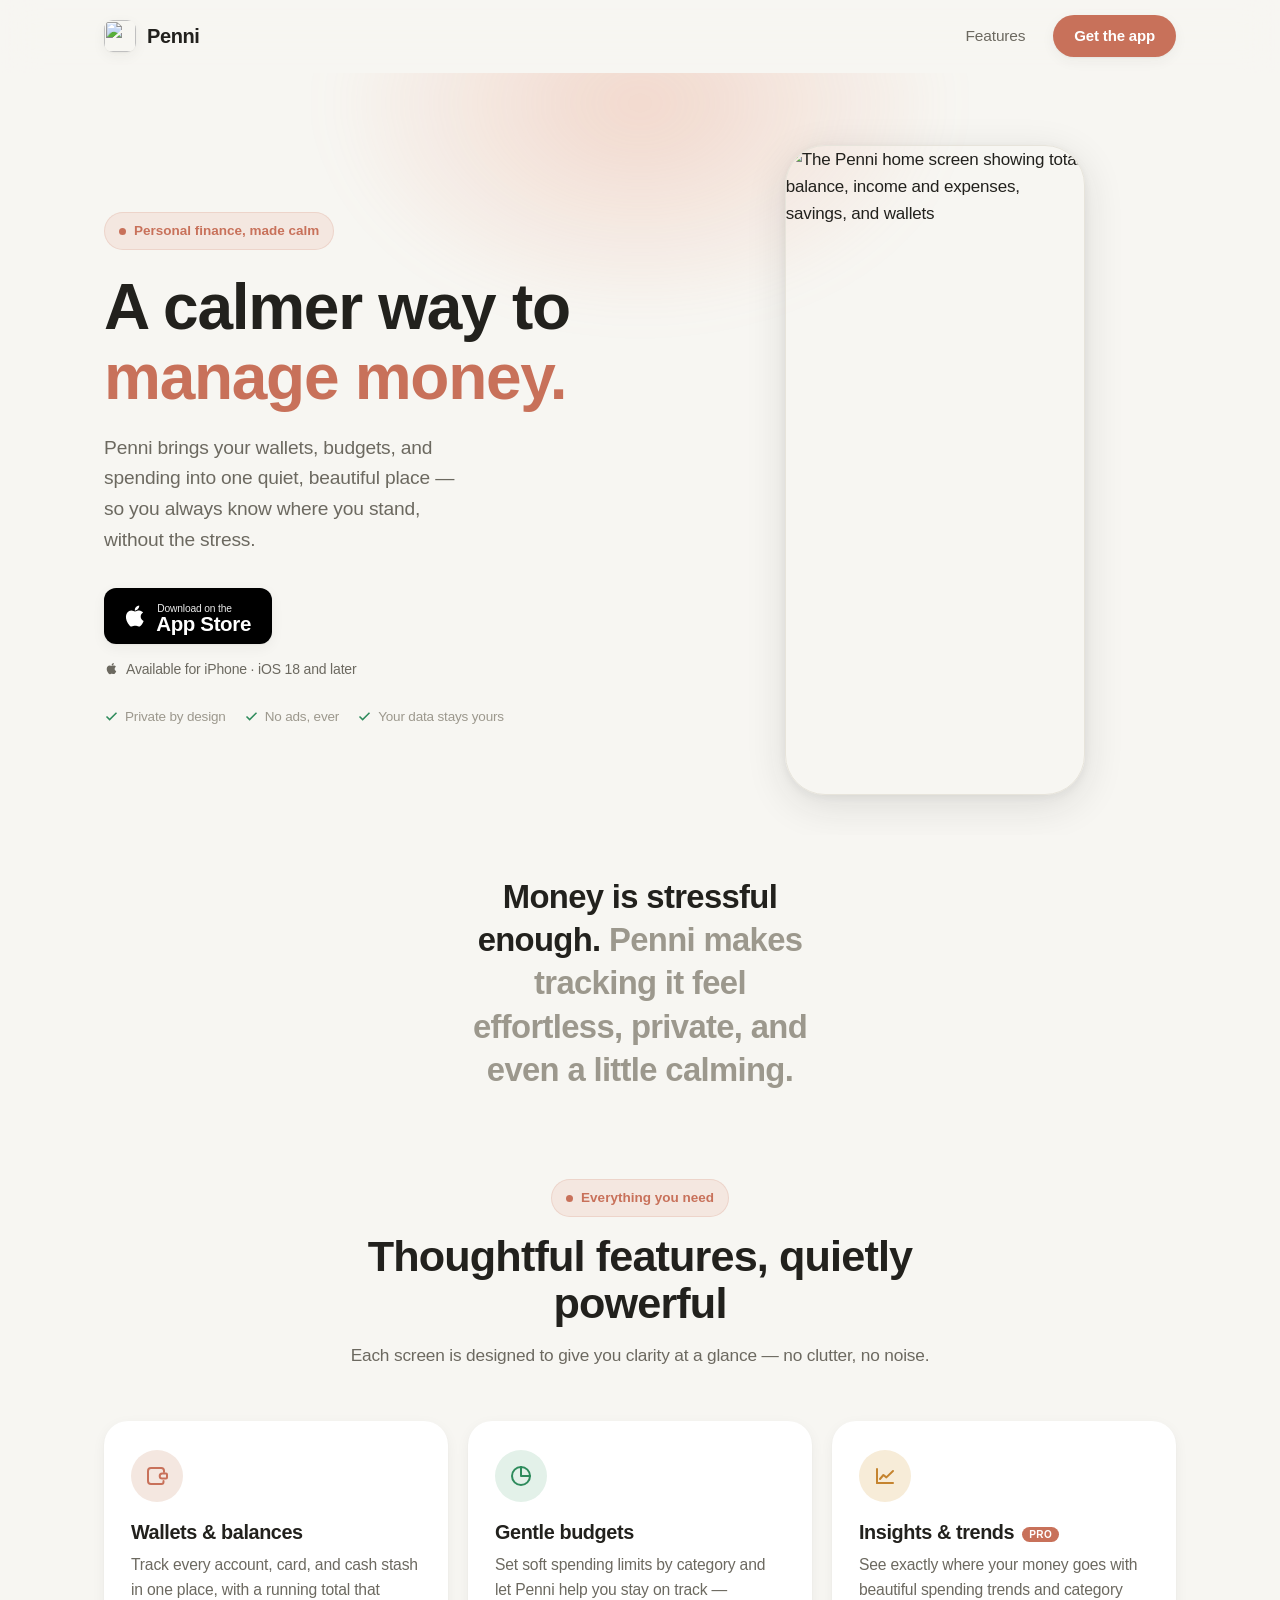
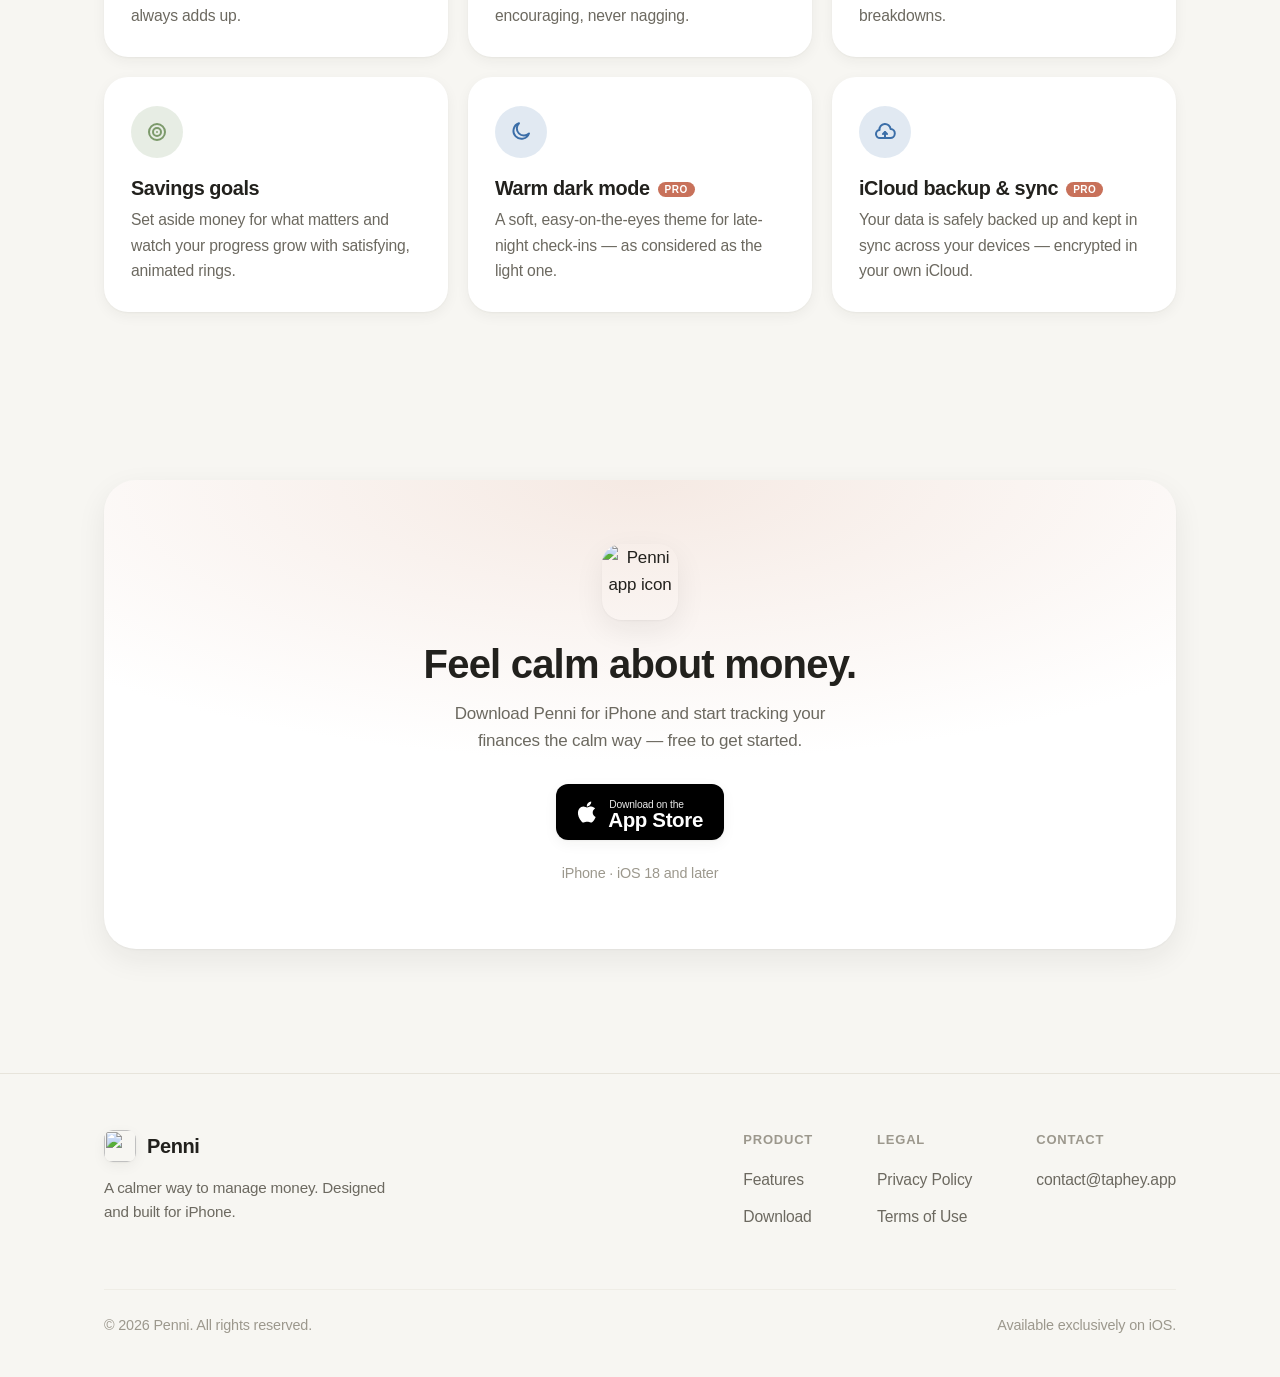
==== index.html @ 8fa10a5b "Add files via upload" ====
<!DOCTYPE html>
<html lang="en">
<head>
  <meta charset="UTF-8" />
  <meta name="viewport" content="width=device-width, initial-scale=1.0" />
  <title>Penni — A calmer way to manage money</title>
  <meta name="description" content="Penni is a calm, beautiful personal finance app for iPhone. Track wallets, budgets, goals, and spending insights — private by design. Available on the App Store." />
  <meta name="theme-color" content="#f7f6f2" media="(prefers-color-scheme: light)" />
  <meta name="theme-color" content="#1b1a17" media="(prefers-color-scheme: dark)" />
  <link rel="icon" href="assets/appicon.png" />
  <link rel="apple-touch-icon" href="assets/appicon.png" />
  <meta property="og:title" content="Penni — A calmer way to manage money" />
  <meta property="og:description" content="A calm, beautiful personal finance app for iPhone. Private by design." />
  <meta property="og:type" content="website" />
  <link rel="stylesheet" href="styles.css" />
</head>
<body>

  <!-- ============================ Header ============================ -->
  <header class="site-header" id="header">
    <div class="container nav">
      <a class="brand" href="index.html" aria-label="Penni home">
        <span class="mark"><img src="assets/appicon.png" alt="" /></span>
        Penni
      </a>
      <nav class="nav-links" aria-label="Primary">
        <a class="navlink" href="#features">Features</a>
        <a class="btn btn-primary" href="#download">Get the app</a>
      </nav>
    </div>
  </header>

  <main>
    <!-- ============================= Hero ============================= -->
    <section class="hero">
      <div class="container hero-grid">
        <div class="hero-copy reveal">
          <span class="eyebrow"><span class="dot"></span> Personal finance, made calm</span>
          <h1>A calmer way to <span class="accent">manage money.</span></h1>
          <p class="lead">
            Penni brings your wallets, budgets, and spending into one quiet,
            beautiful place — so you always know where you stand, without the stress.
          </p>

          <div class="cta-row" id="download">
            <div class="badges">
              <!-- App Store badge (replace href with your real App Store URL) -->
              <a class="appstore-badge" href="https://apps.apple.com/app/penni/id000000000" aria-label="Download Penni on the App Store">
                <svg viewBox="0 0 180 60" xmlns="http://www.w3.org/2000/svg" role="img">
                  <rect width="180" height="60" rx="13" fill="#000"/>
                  <g fill="#fff">
                    <path transform="translate(18,15) scale(1.25)" d="M17.05 20.28c-.98.95-2.05.8-3.08.35-1.09-.46-2.09-.48-3.24 0-1.44.62-2.2.44-3.06-.35C2.79 15.25 3.51 7.59 9.05 7.31c1.35.07 2.29.74 3.08.8 1.18-.24 2.31-.93 3.57-.84 1.51.12 2.65.72 3.4 1.8-3.12 1.87-2.38 5.98.48 7.13-.57 1.5-1.31 2.99-2.54 4.09zM12.03 7.25c-.15-2.23 1.66-4.07 3.74-4.25.29 2.58-2.34 4.5-3.74 4.25z"/>
                    <text x="57" y="26" font-family="-apple-system, Helvetica, Arial, sans-serif" font-size="11" fill="#fff" opacity="0.92">Download on the</text>
                    <text x="56" y="46" font-family="-apple-system, Helvetica, Arial, sans-serif" font-size="22" font-weight="600" fill="#fff" letter-spacing="-0.4">App Store</text>
                  </g>
                </svg>
              </a>
            </div>
            <span class="os-note">
              <svg viewBox="0 0 24 24"><path d="M17.05 20.28c-.98.95-2.05.8-3.08.35-1.09-.46-2.09-.48-3.24 0-1.44.62-2.2.44-3.06-.35C2.79 15.25 3.51 7.59 9.05 7.31c1.35.07 2.29.74 3.08.8 1.18-.24 2.31-.93 3.57-.84 1.51.12 2.65.72 3.4 1.8-3.12 1.87-2.38 5.98.48 7.13-.57 1.5-1.31 2.99-2.54 4.09zM12.03 7.25c-.15-2.23 1.66-4.07 3.74-4.25.29 2.58-2.34 4.5-3.74 4.25z"/></svg>
              Available for iPhone · iOS 18 and later
            </span>
          </div>

          <div class="trust">
            <span><svg viewBox="0 0 24 24"><path d="M20 6 9 17l-5-5"/></svg> Private by design</span>
            <span><svg viewBox="0 0 24 24"><path d="M20 6 9 17l-5-5"/></svg> No ads, ever</span>
            <span><svg viewBox="0 0 24 24"><path d="M20 6 9 17l-5-5"/></svg> Your data stays yours</span>
          </div>
        </div>

        <!-- Real app screenshot (Home screen) -->
        <div class="hero-shot reveal">
          <img src="assets/screenshot-home.png"
               alt="The Penni home screen showing total balance, income and expenses, savings, and wallets"
               width="644" height="1400" />
        </div>
      </div>
    </section>

    <!-- ========================= Statement ========================= -->
    <section class="container statement reveal">
      <p>Money is stressful enough. <span class="muted">Penni makes tracking it feel effortless, private, and even a little calming.</span></p>
    </section>

    <!-- ========================== Features ========================= -->
    <section class="section-pad" id="features">
      <div class="container">
        <div class="section-head reveal">
          <span class="eyebrow"><span class="dot"></span> Everything you need</span>
          <h2>Thoughtful features, quietly powerful</h2>
          <p>Each screen is designed to give you clarity at a glance — no clutter, no noise.</p>
        </div>

        <div class="features">
          <div class="feature reveal">
            <div class="icon tint-accent"><svg viewBox="0 0 24 24" stroke-linecap="round" stroke-linejoin="round"><path d="M19 8V6.8A2.8 2.8 0 0 0 16.2 4H6a3 3 0 0 0-3 3v10a3 3 0 0 0 3 3h10.5a2 2 0 0 0 2-2v-1"/><path d="M21 9.5h-3.8a2.5 2.5 0 0 0 0 5H21a1 1 0 0 0 1-1v-3a1 1 0 0 0-1-1Z"/></svg></div>
            <h3>Wallets &amp; balances</h3>
            <p>Track every account, card, and cash stash in one place, with a running total that always adds up.</p>
          </div>

          <div class="feature reveal">
            <div class="icon tint-positive"><svg viewBox="0 0 24 24" stroke-linecap="round" stroke-linejoin="round"><path d="M12 3a9 9 0 1 0 9 9"/><path d="M12 3v9h9a9 9 0 0 0-9-9Z"/></svg></div>
            <h3>Gentle budgets</h3>
            <p>Set soft spending limits by category and let Penni help you stay on track — encouraging, never nagging.</p>
          </div>

          <div class="feature reveal">
            <div class="icon tint-warning"><svg viewBox="0 0 24 24" stroke-linecap="round" stroke-linejoin="round"><path d="M4 19V5"/><path d="M4 19h16"/><path d="m7 15 3.4-4 3 2.4L20 7"/></svg></div>
            <h3>Insights &amp; trends<span class="pro-tag">PRO</span></h3>
            <p>See exactly where your money goes with beautiful spending trends and category breakdowns.</p>
          </div>

          <div class="feature reveal">
            <div class="icon tint-sage"><svg viewBox="0 0 24 24" stroke-linecap="round" stroke-linejoin="round"><circle cx="12" cy="12" r="8"/><circle cx="12" cy="12" r="4"/><circle cx="12" cy="12" r="0.9" fill="currentColor" stroke="none"/></svg></div>
            <h3>Savings goals</h3>
            <p>Set aside money for what matters and watch your progress grow with satisfying, animated rings.</p>
          </div>

          <div class="feature reveal">
            <div class="icon tint-info"><svg viewBox="0 0 24 24" stroke-linecap="round" stroke-linejoin="round"><path d="M20 13.5A8 8 0 1 1 10 3.2 6.5 6.5 0 0 0 20 13.5Z"/></svg></div>
            <h3>Warm dark mode<span class="pro-tag">PRO</span></h3>
            <p>A soft, easy-on-the-eyes theme for late-night check-ins — as considered as the light one.</p>
          </div>

          <div class="feature reveal">
            <div class="icon tint-info"><svg viewBox="0 0 24 24" stroke-linecap="round" stroke-linejoin="round"><path d="M7 18a4 4 0 0 1-.5-7.97A5.5 5.5 0 0 1 17.6 9 4.5 4.5 0 0 1 17 18H7Z"/><path d="m10 14 2-2 2 2"/><path d="M12 12v5"/></svg></div>
            <h3>iCloud backup &amp; sync<span class="pro-tag">PRO</span></h3>
            <p>Your data is safely backed up and kept in sync across your devices — encrypted in your own iCloud.</p>
          </div>
        </div>
      </div>
    </section>

    <!-- ======================== Closing CTA ======================== -->
    <section class="section-pad">
      <div class="container">
        <div class="cta-band reveal">
          <img class="app-mark" src="assets/appicon.png" alt="Penni app icon" />
          <h2>Feel calm about money.</h2>
          <p>Download Penni for iPhone and start tracking your finances the calm way — free to get started.</p>
          <div class="badges">
            <a class="appstore-badge" href="https://apps.apple.com/app/penni/id000000000" aria-label="Download Penni on the App Store">
              <svg viewBox="0 0 180 60" xmlns="http://www.w3.org/2000/svg" role="img">
                <rect width="180" height="60" rx="13" fill="#000"/>
                <g fill="#fff">
                  <path transform="translate(18,15) scale(1.25)" d="M17.05 20.28c-.98.95-2.05.8-3.08.35-1.09-.46-2.09-.48-3.24 0-1.44.62-2.2.44-3.06-.35C2.79 15.25 3.51 7.59 9.05 7.31c1.35.07 2.29.74 3.08.8 1.18-.24 2.31-.93 3.57-.84 1.51.12 2.65.72 3.4 1.8-3.12 1.87-2.38 5.98.48 7.13-.57 1.5-1.31 2.99-2.54 4.09zM12.03 7.25c-.15-2.23 1.66-4.07 3.74-4.25.29 2.58-2.34 4.5-3.74 4.25z"/>
                  <text x="57" y="26" font-family="-apple-system, Helvetica, Arial, sans-serif" font-size="11" fill="#fff" opacity="0.92">Download on the</text>
                  <text x="56" y="46" font-family="-apple-system, Helvetica, Arial, sans-serif" font-size="22" font-weight="600" fill="#fff" letter-spacing="-0.4">App Store</text>
                </g>
              </svg>
            </a>
          </div>
          <p style="margin-top:22px;font-size:.9rem;color:var(--text-3);margin-bottom:0;">iPhone · iOS 18 and later</p>
        </div>
      </div>
    </section>
  </main>

  <!-- ============================ Footer ============================ -->
  <footer class="site-footer">
    <div class="container">
      <div class="footer-grid">
        <div class="footer-brand">
          <a class="brand" href="index.html">
            <span class="mark"><img src="assets/appicon.png" alt="" /></span>
            Penni
          </a>
          <p>A calmer way to manage money. Designed and built for iPhone.</p>
        </div>
        <div class="footer-cols">
          <div class="footer-col">
            <h4>Product</h4>
            <a href="index.html#features">Features</a>
            <a href="https://apps.apple.com/app/penni/id000000000">Download</a>
          </div>
          <div class="footer-col">
            <h4>Legal</h4>
            <a href="privacy.html">Privacy Policy</a>
            <a href="terms.html">Terms of Use</a>
          </div>
          <div class="footer-col">
            <h4>Contact</h4>
            <a href="mailto:contact@taphey.app">contact@taphey.app</a>
          </div>
        </div>
      </div>
      <div class="footer-bottom">
        <span>© <span id="year">2026</span> Penni. All rights reserved.</span>
        <span>Available exclusively on iOS.</span>
      </div>
    </div>
  </footer>

  <script>
    // Header shadow on scroll
    const header = document.getElementById('header');
    const onScroll = () => header.classList.toggle('scrolled', window.scrollY > 8);
    onScroll();
    window.addEventListener('scroll', onScroll, { passive: true });

    // Reveal on scroll
    const io = new IntersectionObserver((entries) => {
      entries.forEach((e) => { if (e.isIntersecting) { e.target.classList.add('in'); io.unobserve(e.target); } });
    }, { threshold: 0.12, rootMargin: '0px 0px -40px 0px' });
    document.querySelectorAll('.reveal').forEach((el) => io.observe(el));

    // Current year
    document.getElementById('year').textContent = new Date().getFullYear();
  </script>
</body>
</html>
---- styles.css ----
/* ============================================================================
   Penni — website styles
   A calm, warm, premium design system mirroring the Penni iOS app:
   papery off-white canvas, warm charcoal text, muted terracotta accent,
   large rounded cards, subtle borders, generous whitespace, spring motion.
   ========================================================================== */

/* ----------------------------------------------------------------- Tokens */
:root {
  /* Surfaces */
  --bg: #f7f6f2;
  --surface: #ffffff;
  --surface-2: #f0eee7;
  --fill: #eeece4;
  --separator: #e7e4db;
  --hairline: #efede6;

  /* Text */
  --text: #22211d;
  --text-2: #6c6960;
  --text-3: #9c988d;
  --on-accent: #ffffff;

  /* Brand */
  --accent: #c8715a;
  --accent-2: #b5624c;
  --accent-soft: #f4e7e0;
  --splash: #e58463;

  /* Finance semantics */
  --positive: #2e8b5c;
  --positive-soft: #e3f1e9;
  --negative: #c24338;
  --negative-soft: #f6e4e1;
  --warning: #c5842f;
  --warning-soft: #f7ecd8;
  --info: #3b6ea8;
  --ocean: #3b6ea8;
  --forest: #3f7d5c;
  --sage: #7c9a6b;

  /* Radius */
  --r-sm: 12px;
  --r-md: 16px;
  --r-lg: 24px;
  --r-xl: 32px;
  --pill: 999px;

  /* Elevation */
  --shadow-soft: 0 1px 2px rgba(34, 33, 29, 0.04), 0 4px 14px rgba(34, 33, 29, 0.05);
  --shadow-card: 0 1px 2px rgba(34, 33, 29, 0.04), 0 10px 30px rgba(34, 33, 29, 0.07);
  --shadow-float: 0 10px 40px rgba(34, 33, 29, 0.12), 0 2px 8px rgba(34, 33, 29, 0.06);

  /* Type */
  --font-sans: -apple-system, BlinkMacSystemFont, "SF Pro Text", "Segoe UI", Roboto,
    Helvetica, Arial, sans-serif;
  --font-rounded: ui-rounded, "SF Pro Rounded", "Hiragino Maru Gothic ProN",
    var(--font-sans);

  --ease-spring: cubic-bezier(0.34, 1.32, 0.5, 1);
  --maxw: 1120px;
}

@media (prefers-color-scheme: dark) {
  :root {
    --bg: #1b1a17;
    --surface: #262420;
    --surface-2: #302e28;
    --fill: #343129;
    --separator: #393630;
    --hairline: #322f29;

    --text: #f3f1ea;
    --text-2: #ada89d;
    --text-3: #7b766b;
    --on-accent: #1b1712;

    --accent: #d98a6b;
    --accent-2: #e29c80;
    --accent-soft: #3a2c25;

    --positive: #54be8a;
    --positive-soft: #203029;
    --negative: #ec6f62;
    --negative-soft: #37241f;
    --warning: #e0a94f;
    --info: #74a3dc;
    --ocean: #74a3dc;
    --forest: #63a985;
    --sage: #9dbb8b;

    --shadow-soft: 0 1px 2px rgba(0, 0, 0, 0.3), 0 4px 14px rgba(0, 0, 0, 0.28);
    --shadow-card: 0 1px 2px rgba(0, 0, 0, 0.3), 0 10px 30px rgba(0, 0, 0, 0.35);
    --shadow-float: 0 12px 44px rgba(0, 0, 0, 0.5), 0 2px 8px rgba(0, 0, 0, 0.4);
  }
}

/* ------------------------------------------------------------------- Base */
*,
*::before,
*::after {
  box-sizing: border-box;
}

html {
  scroll-behavior: smooth;
  -webkit-text-size-adjust: 100%;
}

body {
  margin: 0;
  background: var(--bg);
  color: var(--text);
  font-family: var(--font-sans);
  font-size: 17px;
  line-height: 1.6;
  letter-spacing: -0.01em;
  -webkit-font-smoothing: antialiased;
  text-rendering: optimizeLegibility;
}

a {
  color: var(--accent);
  text-decoration: none;
  transition: color 0.2s ease;
}
a:hover {
  color: var(--accent-2);
}

h1,
h2,
h3 {
  font-family: var(--font-rounded);
  color: var(--text);
  letter-spacing: -0.02em;
  line-height: 1.1;
  margin: 0;
  font-weight: 700;
}

p {
  margin: 0;
}

.container {
  width: 100%;
  max-width: var(--maxw);
  margin: 0 auto;
  padding: 0 24px;
}

.accent {
  color: var(--accent);
}

/* --------------------------------------------------------------- Buttons */
.btn {
  display: inline-flex;
  align-items: center;
  justify-content: center;
  gap: 8px;
  height: 52px;
  padding: 0 26px;
  border-radius: var(--pill);
  font-family: var(--font-rounded);
  font-weight: 600;
  font-size: 16px;
  cursor: pointer;
  border: 1px solid transparent;
  transition: transform 0.28s var(--ease-spring), background 0.2s ease,
    box-shadow 0.2s ease;
  white-space: nowrap;
}
.btn:active {
  transform: scale(0.97);
}
.btn-primary {
  background: var(--accent);
  color: var(--on-accent);
  box-shadow: var(--shadow-soft);
}
.btn-primary:hover {
  background: var(--accent-2);
  color: var(--on-accent);
  box-shadow: var(--shadow-card);
}
.btn-secondary {
  background: var(--surface);
  color: var(--text);
  border-color: var(--separator);
}
.btn-secondary:hover {
  color: var(--text);
  border-color: var(--text-3);
}

/* App Store badge (inline SVG button) */
.appstore-badge {
  display: inline-flex;
  transition: transform 0.28s var(--ease-spring), box-shadow 0.2s ease;
  border-radius: 12px;
  box-shadow: var(--shadow-soft);
}
.appstore-badge:hover {
  transform: translateY(-2px);
  box-shadow: var(--shadow-card);
}
.appstore-badge:active {
  transform: scale(0.97);
}
.appstore-badge svg {
  display: block;
  height: 56px;
  width: auto;
}

.os-note {
  display: inline-flex;
  align-items: center;
  gap: 7px;
  color: var(--text-2);
  font-size: 14px;
  font-weight: 500;
}
.os-note svg {
  width: 15px;
  height: 15px;
  fill: var(--text-2);
}

/* Small pill / eyebrow */
.eyebrow {
  display: inline-flex;
  align-items: center;
  gap: 8px;
  padding: 7px 14px;
  background: var(--accent-soft);
  color: var(--accent);
  border-radius: var(--pill);
  font-family: var(--font-rounded);
  font-weight: 600;
  font-size: 13.5px;
  letter-spacing: 0;
  border: 1px solid color-mix(in srgb, var(--accent) 16%, transparent);
}
.eyebrow .dot {
  width: 7px;
  height: 7px;
  border-radius: 50%;
  background: var(--accent);
}

/* ----------------------------------------------------------------- Header */
.site-header {
  position: sticky;
  top: 0;
  z-index: 50;
  background: color-mix(in srgb, var(--bg) 82%, transparent);
  backdrop-filter: saturate(180%) blur(18px);
  -webkit-backdrop-filter: saturate(180%) blur(18px);
  border-bottom: 1px solid transparent;
  transition: border-color 0.3s ease;
}
.site-header.scrolled {
  border-bottom-color: var(--separator);
}
.nav {
  display: flex;
  align-items: center;
  justify-content: space-between;
  height: 72px;
}
.brand {
  display: inline-flex;
  align-items: center;
  gap: 11px;
  font-family: var(--font-rounded);
  font-weight: 700;
  font-size: 20px;
  color: var(--text);
  letter-spacing: -0.02em;
}
.brand:hover {
  color: var(--text);
}
.brand .mark {
  width: 32px;
  height: 32px;
  border-radius: 9px;
  overflow: hidden;
  box-shadow: var(--shadow-soft);
  flex: none;
}
.brand .mark img {
  width: 100%;
  height: 100%;
  object-fit: cover;
  display: block;
}
.nav-links {
  display: flex;
  align-items: center;
  gap: 28px;
}
.nav-links a.navlink {
  color: var(--text-2);
  font-weight: 500;
  font-size: 15.5px;
}
.nav-links a.navlink:hover {
  color: var(--text);
}
.nav .btn {
  height: 42px;
  padding: 0 20px;
  font-size: 15px;
}

/* ------------------------------------------------------------------- Hero */
.hero {
  position: relative;
  overflow: hidden;
  padding: 72px 0 40px;
}
.hero::before {
  /* soft warm glow behind the hero */
  content: "";
  position: absolute;
  top: -280px;
  left: 50%;
  width: 900px;
  height: 620px;
  transform: translateX(-50%);
  background: radial-gradient(
    closest-side,
    color-mix(in srgb, var(--splash) 26%, transparent),
    transparent 70%
  );
  filter: blur(20px);
  z-index: 0;
  pointer-events: none;
}
.hero-grid {
  position: relative;
  z-index: 1;
  display: grid;
  grid-template-columns: 1.05fr 0.95fr;
  gap: 56px;
  align-items: center;
}
.hero-copy h1 {
  font-size: clamp(2.6rem, 5.4vw, 4rem);
  margin: 22px 0 20px;
}
.hero-copy .lead {
  font-size: clamp(1.05rem, 1.6vw, 1.2rem);
  color: var(--text-2);
  max-width: 34ch;
  margin-bottom: 32px;
}
.cta-row {
  display: flex;
  flex-direction: column;
  align-items: flex-start;
  gap: 14px;
}
.cta-row .badges {
  display: flex;
  align-items: center;
  gap: 14px;
  flex-wrap: wrap;
}

/* Trust line under hero CTA */
.trust {
  display: flex;
  align-items: center;
  gap: 18px;
  margin-top: 26px;
  color: var(--text-3);
  font-size: 13.5px;
  font-weight: 500;
}
.trust span {
  display: inline-flex;
  align-items: center;
  gap: 6px;
}
.trust svg {
  width: 15px;
  height: 15px;
  stroke: var(--positive);
  fill: none;
  stroke-width: 2.4;
}

/* ------------------------------------------------- App screenshot (hero) */
.hero-shot {
  display: flex;
  justify-content: center;
}
.hero-shot img {
  width: 300px;
  max-width: 82%;
  height: auto;
  border-radius: 40px;
  border: 1px solid var(--separator);
  box-shadow: var(--shadow-float);
  transition: transform 0.6s var(--ease-spring), box-shadow 0.3s ease;
}
.hero-shot img:hover {
  transform: translateY(-6px);
  box-shadow: 0 24px 64px rgba(34, 33, 29, 0.16), 0 4px 12px rgba(34, 33, 29, 0.08);
}
@media (prefers-color-scheme: dark) {
  .hero-shot img:hover {
    box-shadow: 0 24px 64px rgba(0, 0, 0, 0.55), 0 4px 12px rgba(0, 0, 0, 0.4);
  }
}

/* --------------------------------------------------------------- Sections */
section {
  position: relative;
}
.section-pad {
  padding: 84px 0;
}
.section-head {
  text-align: center;
  max-width: 640px;
  margin: 0 auto 52px;
}
.section-head h2 {
  font-size: clamp(2rem, 3.4vw, 2.7rem);
  margin: 16px 0 14px;
}
.section-head p {
  color: var(--text-2);
  font-size: 1.08rem;
}

/* Statement / description band */
.statement {
  text-align: center;
  padding: 40px 0 4px;
}
.statement p {
  font-family: var(--font-rounded);
  font-weight: 600;
  font-size: clamp(1.4rem, 3vw, 2.05rem);
  line-height: 1.32;
  letter-spacing: -0.02em;
  max-width: 20ch;
  margin: 0 auto;
  color: var(--text);
}
.statement .muted {
  color: var(--text-3);
}

/* Features grid */
.features {
  display: grid;
  grid-template-columns: repeat(3, 1fr);
  gap: 20px;
}
.feature {
  background: var(--surface);
  border-radius: var(--r-lg);
  padding: 28px 26px;
  box-shadow: var(--shadow-soft);
  border: 1px solid transparent;
  transition: transform 0.35s var(--ease-spring), box-shadow 0.3s ease,
    border-color 0.3s ease;
}
.feature:hover {
  transform: translateY(-4px);
  box-shadow: var(--shadow-card);
  border-color: var(--separator);
}
.feature .icon {
  width: 52px;
  height: 52px;
  border-radius: 50%;
  display: grid;
  place-items: center;
  margin-bottom: 20px;
}
.feature .icon svg {
  width: 24px;
  height: 24px;
  stroke-width: 2;
  fill: none;
}
.feature h3 {
  font-size: 1.24rem;
  margin-bottom: 8px;
}
.feature p {
  color: var(--text-2);
  font-size: 0.98rem;
}
.pro-tag {
  display: inline-block;
  margin-left: 8px;
  font-family: var(--font-rounded);
  font-weight: 800;
  font-size: 10px;
  letter-spacing: 0.5px;
  color: var(--on-accent);
  background: var(--accent);
  padding: 2px 7px;
  border-radius: 999px;
  vertical-align: middle;
}

/* tint helpers for icon backgrounds */
.tint-accent {
  background: var(--accent-soft);
  color: var(--accent);
  stroke: var(--accent);
}
.tint-positive {
  background: var(--positive-soft);
  color: var(--positive);
  stroke: var(--positive);
}
.tint-info {
  background: color-mix(in srgb, var(--info) 15%, transparent);
  color: var(--info);
  stroke: var(--info);
}
.tint-warning {
  background: var(--warning-soft);
  color: var(--warning);
  stroke: var(--warning);
}
.tint-sage {
  background: color-mix(in srgb, var(--sage) 18%, transparent);
  color: var(--sage);
  stroke: var(--sage);
}

/* Closing CTA */
.cta-band {
  text-align: center;
  background: var(--surface);
  border-radius: var(--r-xl);
  padding: 64px 32px;
  box-shadow: var(--shadow-card);
  position: relative;
  overflow: hidden;
}
.cta-band::before {
  content: "";
  position: absolute;
  inset: 0;
  background: radial-gradient(
    120% 100% at 50% 0%,
    var(--accent-soft),
    transparent 60%
  );
  opacity: 0.9;
  pointer-events: none;
}
.cta-band > * {
  position: relative;
  z-index: 1;
}
.cta-band .app-mark {
  width: 76px;
  height: 76px;
  border-radius: 20px;
  margin: 0 auto 22px;
  display: block;
  box-shadow: var(--shadow-card);
}
.cta-band h2 {
  font-size: clamp(1.9rem, 3.4vw, 2.5rem);
  margin-bottom: 14px;
}
.cta-band p {
  color: var(--text-2);
  max-width: 44ch;
  margin: 0 auto 30px;
}
.cta-band .badges {
  display: flex;
  justify-content: center;
  align-items: center;
  gap: 14px;
  flex-wrap: wrap;
}

/* ----------------------------------------------------------------- Footer */
.site-footer {
  border-top: 1px solid var(--separator);
  padding: 56px 0 40px;
  margin-top: 40px;
}
.footer-grid {
  display: flex;
  justify-content: space-between;
  align-items: flex-start;
  gap: 40px;
  flex-wrap: wrap;
}
.footer-brand {
  max-width: 300px;
}
.footer-brand .brand {
  margin-bottom: 14px;
}
.footer-brand p {
  color: var(--text-2);
  font-size: 0.95rem;
}
.footer-cols {
  display: flex;
  gap: 64px;
  flex-wrap: wrap;
}
.footer-col h4 {
  font-family: var(--font-rounded);
  font-size: 13px;
  text-transform: uppercase;
  letter-spacing: 0.06em;
  color: var(--text-3);
  margin: 0 0 16px;
  font-weight: 700;
}
.footer-col a {
  display: block;
  color: var(--text-2);
  font-size: 0.98rem;
  margin-bottom: 12px;
  font-weight: 500;
}
.footer-col a:hover {
  color: var(--accent);
}
.footer-bottom {
  display: flex;
  justify-content: space-between;
  align-items: center;
  gap: 16px;
  flex-wrap: wrap;
  margin-top: 48px;
  padding-top: 24px;
  border-top: 1px solid var(--hairline);
  color: var(--text-3);
  font-size: 0.9rem;
}

/* ------------------------------------------------------------ Legal pages */
.legal {
  padding: 56px 0 24px;
}
.legal-wrap {
  max-width: 760px;
  margin: 0 auto;
}
.legal-head {
  margin-bottom: 40px;
}
.legal-head .eyebrow {
  margin-bottom: 18px;
}
.legal-head h1 {
  font-size: clamp(2.2rem, 4.4vw, 3rem);
  margin-bottom: 12px;
}
.legal-head .updated {
  color: var(--text-3);
  font-size: 0.95rem;
  font-weight: 500;
}
.legal-body {
  background: var(--surface);
  border-radius: var(--r-xl);
  padding: 44px clamp(24px, 4vw, 52px);
  box-shadow: var(--shadow-soft);
  border: 1px solid var(--separator);
}
.legal-body h2 {
  font-size: 1.4rem;
  margin: 40px 0 14px;
  scroll-margin-top: 90px;
}
.legal-body h2:first-child {
  margin-top: 0;
}
.legal-body h3 {
  font-size: 1.08rem;
  margin: 24px 0 8px;
  font-family: var(--font-sans);
  font-weight: 700;
}
.legal-body p {
  color: var(--text-2);
  margin-bottom: 16px;
  font-size: 1.02rem;
}
.legal-body ul {
  color: var(--text-2);
  margin: 0 0 16px;
  padding-left: 22px;
}
.legal-body li {
  margin-bottom: 9px;
  font-size: 1.02rem;
}
.legal-body strong {
  color: var(--text);
  font-weight: 600;
}
.legal-body a {
  font-weight: 500;
  text-decoration: underline;
  text-underline-offset: 2px;
  text-decoration-color: color-mix(in srgb, var(--accent) 40%, transparent);
}
.legal-body .callout {
  background: var(--accent-soft);
  border: 1px solid color-mix(in srgb, var(--accent) 16%, transparent);
  border-radius: var(--r-md);
  padding: 18px 20px;
  margin: 24px 0;
}
.legal-body .callout p {
  color: var(--text);
  margin: 0;
  font-size: 0.98rem;
}
.legal-body .divider {
  height: 1px;
  background: var(--hairline);
  border: 0;
  margin: 36px 0;
}

/* --------------------------------------------------------- Reveal on load */
.reveal {
  opacity: 0;
  transform: translateY(16px);
  transition: opacity 0.7s ease, transform 0.7s var(--ease-spring);
}
.reveal.in {
  opacity: 1;
  transform: none;
}
@media (prefers-reduced-motion: reduce) {
  .reveal {
    opacity: 1;
    transform: none;
    transition: none;
  }
  html {
    scroll-behavior: auto;
  }
  .hero-shot img {
    transform: none;
  }
}

/* --------------------------------------------------------- Responsive */
@media (max-width: 900px) {
  .hero-grid {
    grid-template-columns: 1fr;
    gap: 48px;
    text-align: center;
  }
  .hero-copy .lead {
    max-width: 46ch;
    margin-left: auto;
    margin-right: auto;
  }
  .cta-row {
    align-items: center;
  }
  .trust {
    justify-content: center;
    flex-wrap: wrap;
  }
  .hero-shot {
    order: 2;
  }
  .features {
    grid-template-columns: repeat(2, 1fr);
  }
}

@media (max-width: 620px) {
  body {
    font-size: 16px;
  }
  .container {
    padding: 0 20px;
  }
  .nav-links .navlink {
    display: none;
  }
  .section-pad {
    padding: 64px 0;
  }
  .features {
    grid-template-columns: 1fr;
  }
  .cta-band {
    padding: 48px 24px;
  }
  .footer-cols {
    gap: 40px;
  }
  .hero {
    padding: 48px 0 24px;
  }
  .appstore-badge svg {
    height: 52px;
  }
}
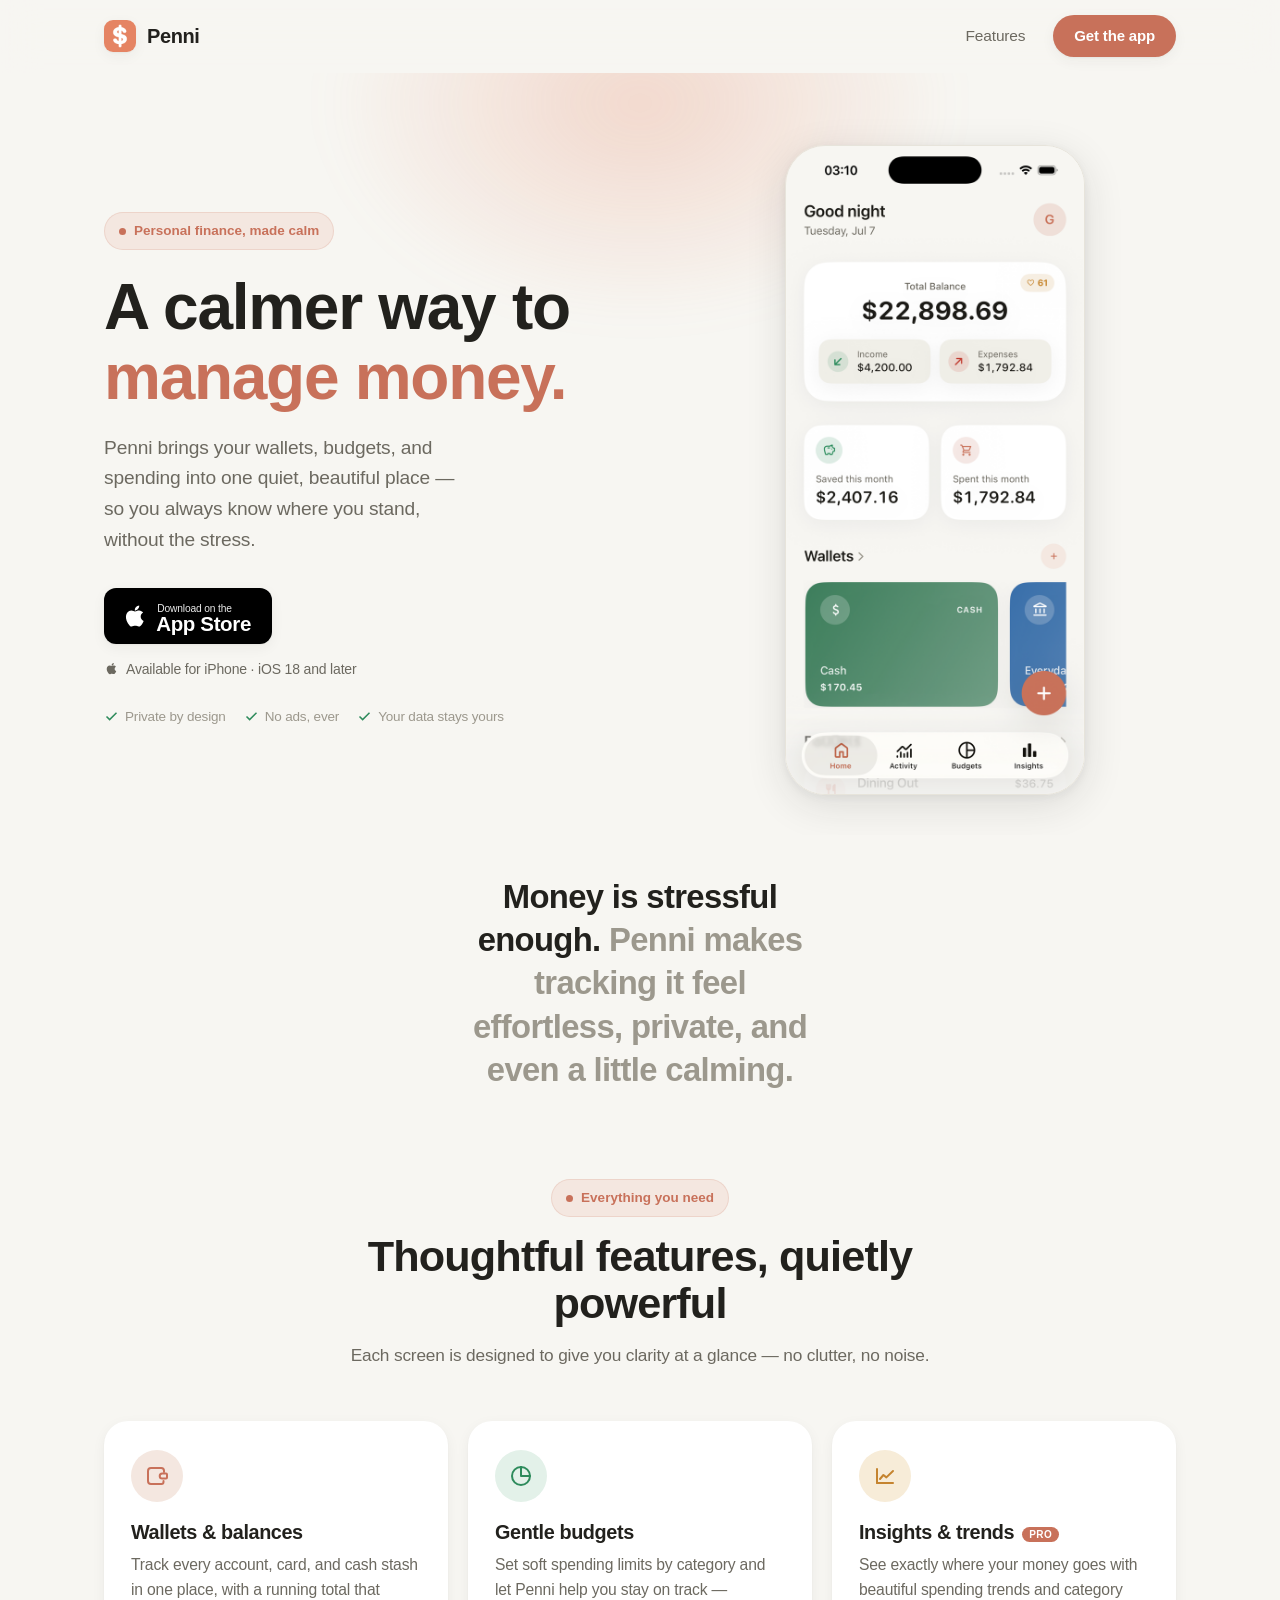
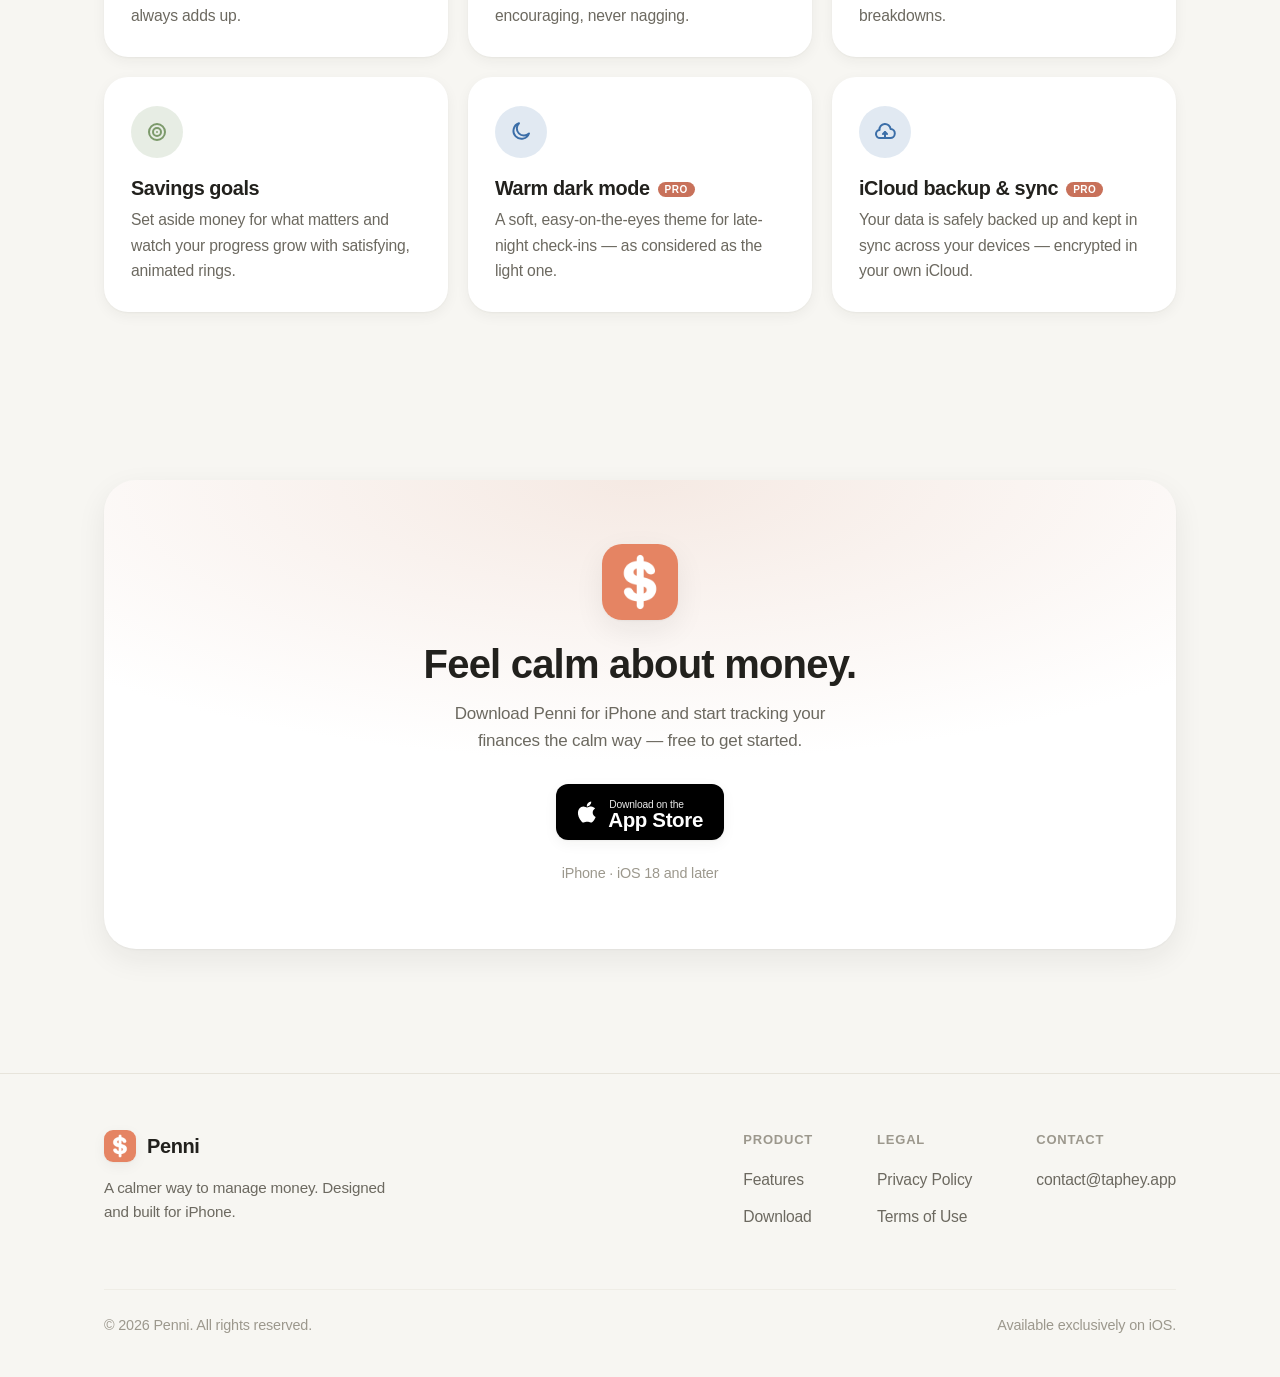
==== commit f831f511: "Update index.html" ====
--- a/index.html
+++ b/index.html
@@ -181,7 +181,7 @@
           </div>
           <div class="footer-col">
             <h4>Contact</h4>
-            <a href="mailto:contact@taphey.app">contact@taphey.app</a>
+            <a href="mailto:contact@penni.cc">contact@taphey.app</a>
           </div>
         </div>
       </div>
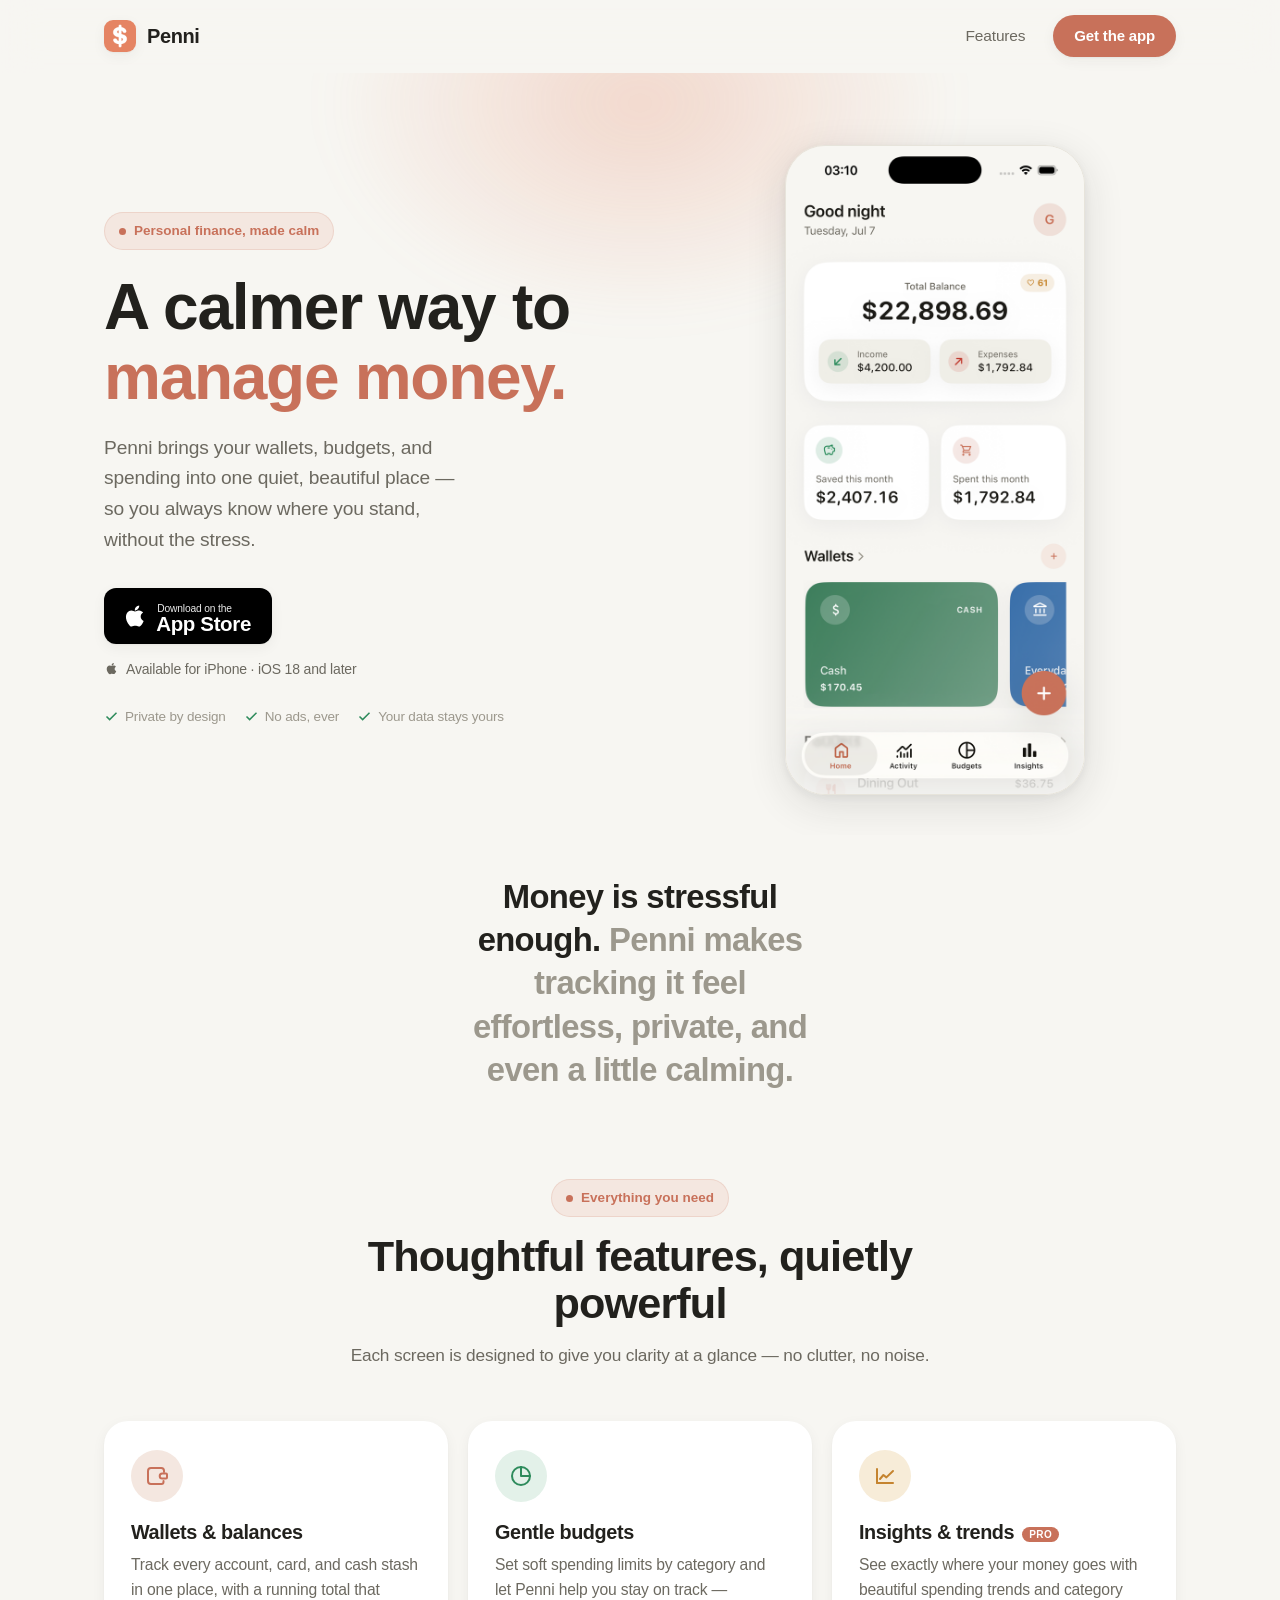
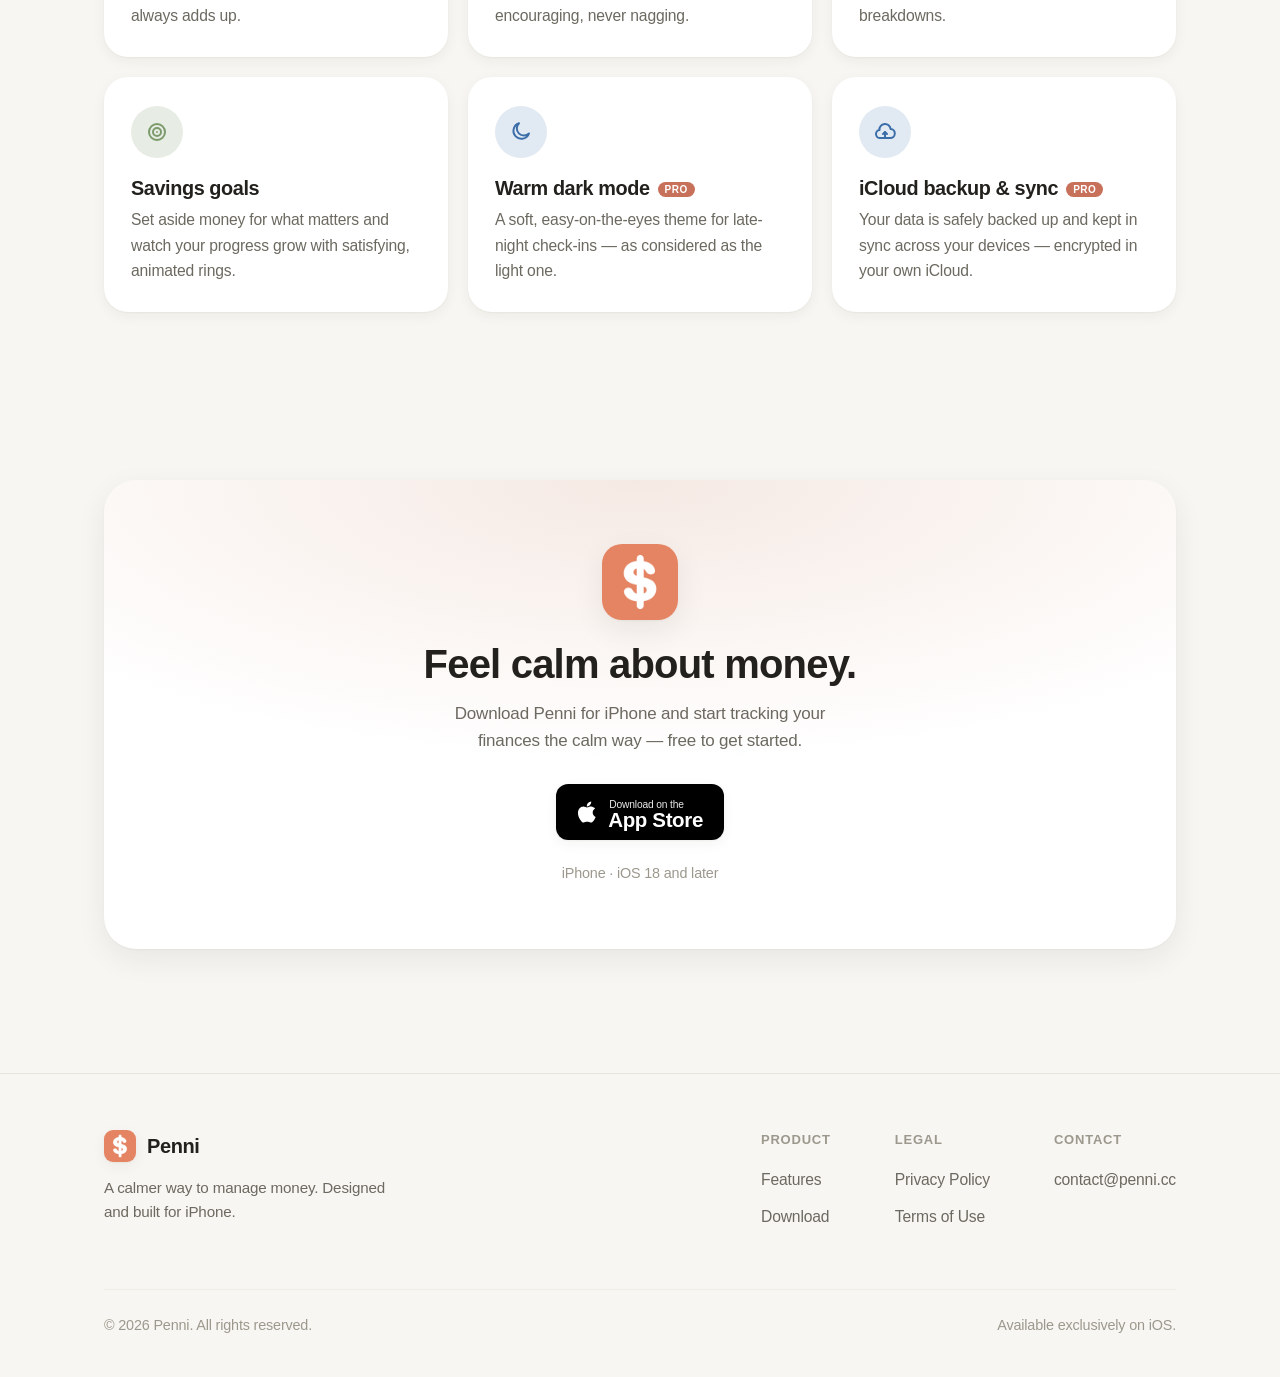
==== commit 899209c3: "Add files via upload" ====
--- a/index.html
+++ b/index.html
@@ -181,7 +181,7 @@
           </div>
           <div class="footer-col">
             <h4>Contact</h4>
-            <a href="mailto:contact@penni.cc">contact@taphey.app</a>
+            <a href="mailto:contact@penni.cc">contact@penni.cc</a>
           </div>
         </div>
       </div>
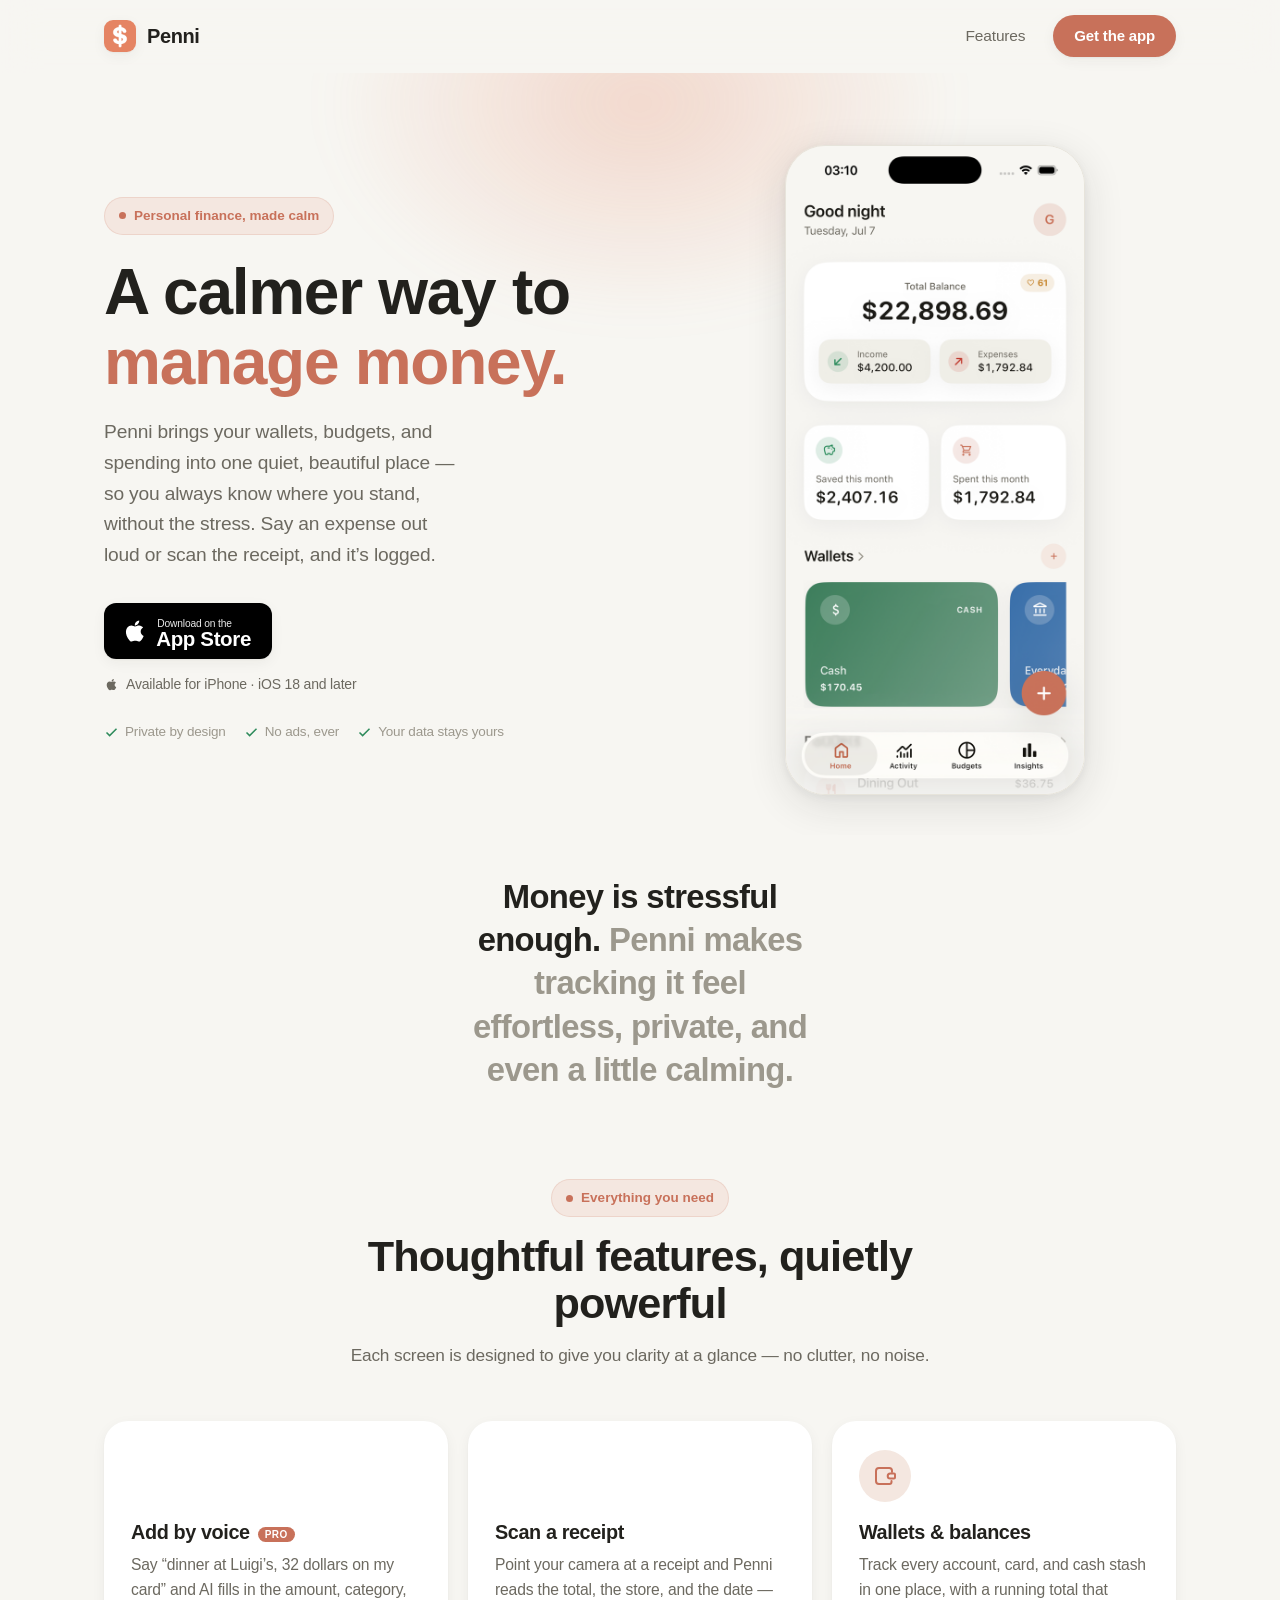
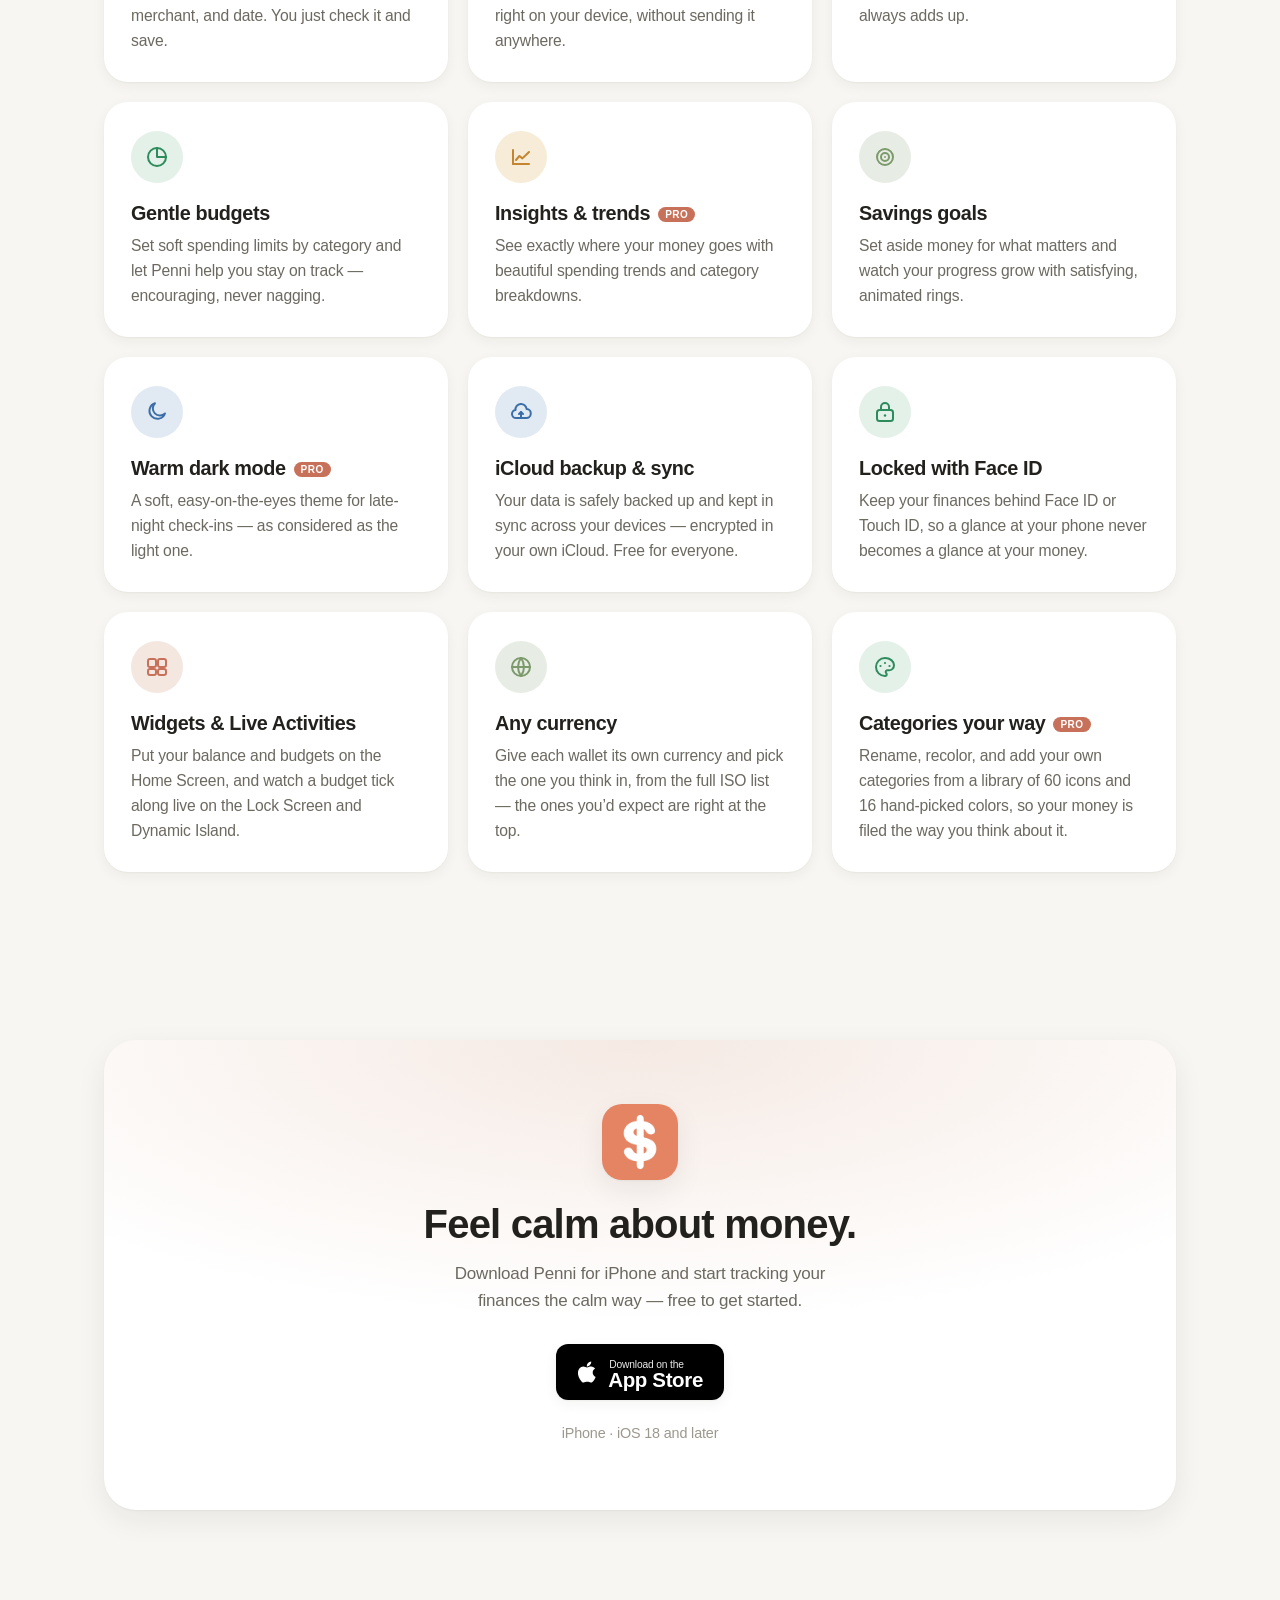
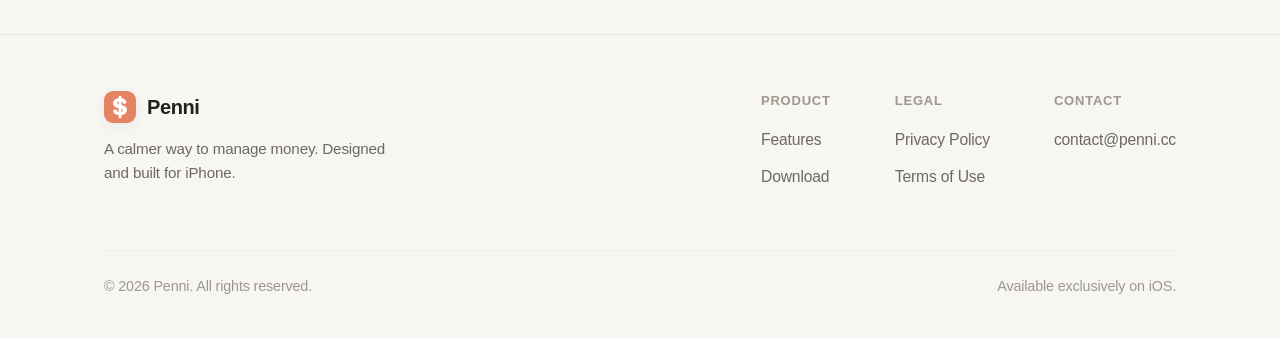
==== commit 00f14b07: "Update index.html" ====
--- a/index.html
+++ b/index.html
@@ -4,7 +4,7 @@
   <meta charset="UTF-8" />
   <meta name="viewport" content="width=device-width, initial-scale=1.0" />
   <title>Penni — A calmer way to manage money</title>
-  <meta name="description" content="Penni is a calm, beautiful personal finance app for iPhone. Track wallets, budgets, goals, and spending insights — private by design. Available on the App Store." />
+  <meta name="description" content="Penni is a calm, beautiful personal finance app for iPhone. Add expenses by voice or by scanning a receipt, and track wallets, budgets, goals, and spending insights — private by design. Available on the App Store." />
   <meta name="theme-color" content="#f7f6f2" media="(prefers-color-scheme: light)" />
   <meta name="theme-color" content="#1b1a17" media="(prefers-color-scheme: dark)" />
   <link rel="icon" href="assets/appicon.png" />
@@ -40,6 +40,7 @@
           <p class="lead">
             Penni brings your wallets, budgets, and spending into one quiet,
             beautiful place — so you always know where you stand, without the stress.
+            Say an expense out loud or scan the receipt, and it’s logged.
           </p>
 
           <div class="cta-row" id="download">
@@ -93,6 +94,20 @@
         </div>
 
         <div class="features">
+          <!-- Voice and receipt scanning lead: they're the two ways Penni saves you the
+               typing, and the reason the rest gets kept up to date at all. -->
+          <div class="feature reveal">
+            <div class="icon tint-ai"><svg viewBox="0 0 24 24" stroke-linecap="round" stroke-linejoin="round"><rect x="9" y="3" width="6" height="11" rx="3"/><path d="M5 11a7 7 0 0 0 14 0"/><path d="M12 18v3"/></svg></div>
+            <h3>Add by voice<span class="pro-tag">PRO</span></h3>
+            <p>Say “dinner at Luigi’s, 32 dollars on my card” and AI fills in the amount, category, merchant, and date. You just check it and save.</p>
+          </div>
+
+          <div class="feature reveal">
+            <div class="icon tint-scan"><svg viewBox="0 0 24 24" stroke-linecap="round" stroke-linejoin="round"><path d="M3 8V6a2 2 0 0 1 2-2h2"/><path d="M17 4h2a2 2 0 0 1 2 2v2"/><path d="M21 16v2a2 2 0 0 1-2 2h-2"/><path d="M7 20H5a2 2 0 0 1-2-2v-2"/><circle cx="12" cy="12" r="3"/></svg></div>
+            <h3>Scan a receipt</h3>
+            <p>Point your camera at a receipt and Penni reads the total, the store, and the date — right on your device, without sending it anywhere.</p>
+          </div>
+
           <div class="feature reveal">
             <div class="icon tint-accent"><svg viewBox="0 0 24 24" stroke-linecap="round" stroke-linejoin="round"><path d="M19 8V6.8A2.8 2.8 0 0 0 16.2 4H6a3 3 0 0 0-3 3v10a3 3 0 0 0 3 3h10.5a2 2 0 0 0 2-2v-1"/><path d="M21 9.5h-3.8a2.5 2.5 0 0 0 0 5H21a1 1 0 0 0 1-1v-3a1 1 0 0 0-1-1Z"/></svg></div>
             <h3>Wallets &amp; balances</h3>
@@ -123,10 +138,36 @@
             <p>A soft, easy-on-the-eyes theme for late-night check-ins — as considered as the light one.</p>
           </div>
 
+          <!-- No PRO tag: iCloud Sync is free for everyone, so nobody can lose their
+               records by not paying. `ProFeature` in the app has no sync case. -->
           <div class="feature reveal">
             <div class="icon tint-info"><svg viewBox="0 0 24 24" stroke-linecap="round" stroke-linejoin="round"><path d="M7 18a4 4 0 0 1-.5-7.97A5.5 5.5 0 0 1 17.6 9 4.5 4.5 0 0 1 17 18H7Z"/><path d="m10 14 2-2 2 2"/><path d="M12 12v5"/></svg></div>
-            <h3>iCloud backup &amp; sync<span class="pro-tag">PRO</span></h3>
-            <p>Your data is safely backed up and kept in sync across your devices — encrypted in your own iCloud.</p>
+            <h3>iCloud backup &amp; sync</h3>
+            <p>Your data is safely backed up and kept in sync across your devices — encrypted in your own iCloud. Free for everyone.</p>
+          </div>
+
+          <div class="feature reveal">
+            <div class="icon tint-positive"><svg viewBox="0 0 24 24" stroke-linecap="round" stroke-linejoin="round"><rect x="4" y="10" width="16" height="11" rx="2.5"/><path d="M8 10V7a4 4 0 0 1 8 0v3"/><circle cx="12" cy="15.5" r="1.2" fill="currentColor" stroke="none"/></svg></div>
+            <h3>Locked with Face ID</h3>
+            <p>Keep your finances behind Face ID or Touch ID, so a glance at your phone never becomes a glance at your money.</p>
+          </div>
+
+          <div class="feature reveal">
+            <div class="icon tint-accent"><svg viewBox="0 0 24 24" stroke-linecap="round" stroke-linejoin="round"><rect x="3" y="4" width="8" height="8" rx="2"/><rect x="13" y="4" width="8" height="8" rx="2"/><rect x="3" y="14" width="8" height="6" rx="2"/><rect x="13" y="14" width="8" height="6" rx="2"/></svg></div>
+            <h3>Widgets &amp; Live Activities</h3>
+            <p>Put your balance and budgets on the Home Screen, and watch a budget tick along live on the Lock Screen and Dynamic Island.</p>
+          </div>
+
+          <div class="feature reveal">
+            <div class="icon tint-sage"><svg viewBox="0 0 24 24" stroke-linecap="round" stroke-linejoin="round"><circle cx="12" cy="12" r="9"/><path d="M3 12h18"/><path d="M12 3a15 15 0 0 1 0 18a15 15 0 0 1 0-18Z"/></svg></div>
+            <h3>Any currency</h3>
+            <p>Give each wallet its own currency and pick the one you think in, from the full ISO list — the ones you’d expect are right at the top.</p>
+          </div>
+
+          <div class="feature reveal">
+            <div class="icon tint-positive"><svg viewBox="0 0 24 24" stroke-linecap="round" stroke-linejoin="round"><path d="M12 3a9 9 0 0 0 0 18c1 0 1.7-.8 1.7-1.7 0-.5-.2-.9-.5-1.2-.3-.3-.5-.7-.5-1.1 0-1 .8-1.7 1.7-1.7H16a5 5 0 0 0 5-5c0-4-4-7.3-9-7.3Z"/><circle cx="7.5" cy="11" r="1.1" fill="currentColor" stroke="none"/><circle cx="12" cy="8" r="1.1" fill="currentColor" stroke="none"/><circle cx="16.5" cy="11" r="1.1" fill="currentColor" stroke="none"/></svg></div>
+            <h3>Categories your way<span class="pro-tag">PRO</span></h3>
+            <p>Rename, recolor, and add your own categories from a library of 60 icons and 16 hand-picked colors, so your money is filed the way you think about it.</p>
           </div>
         </div>
       </div>
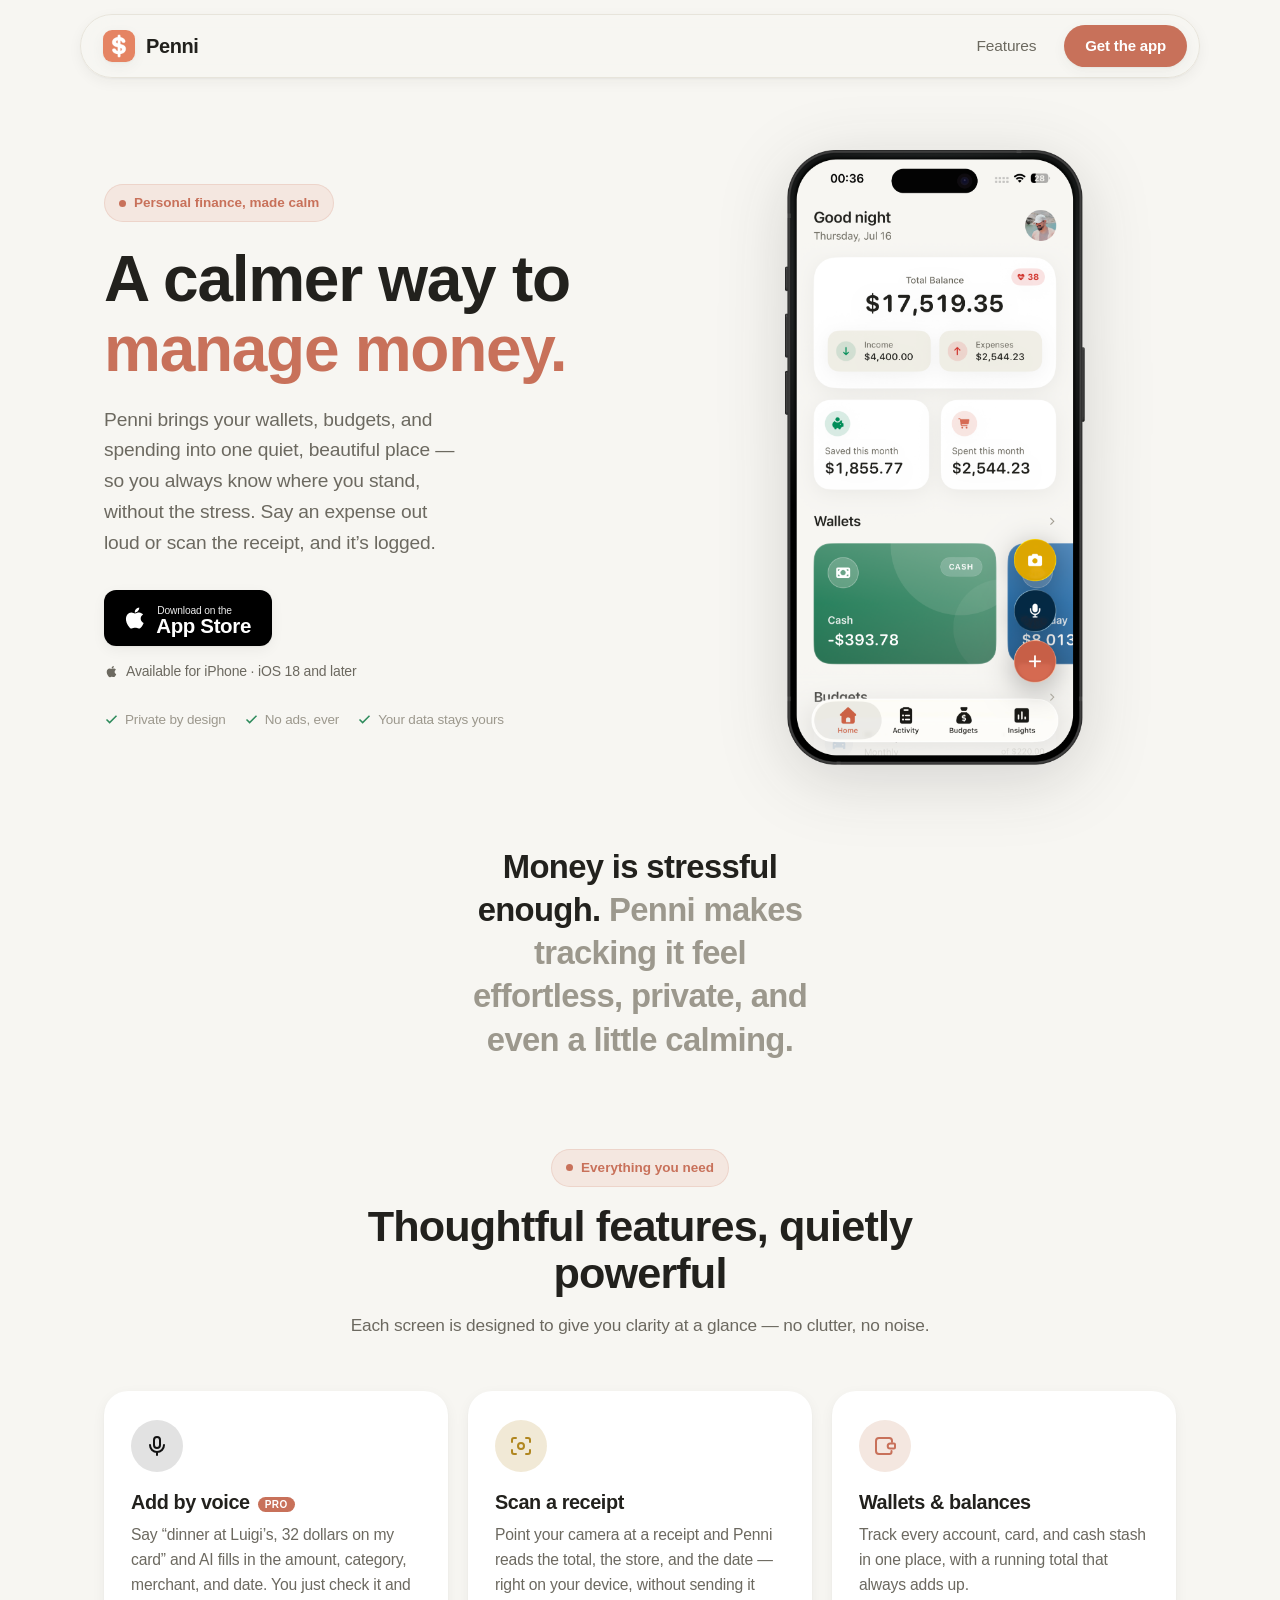
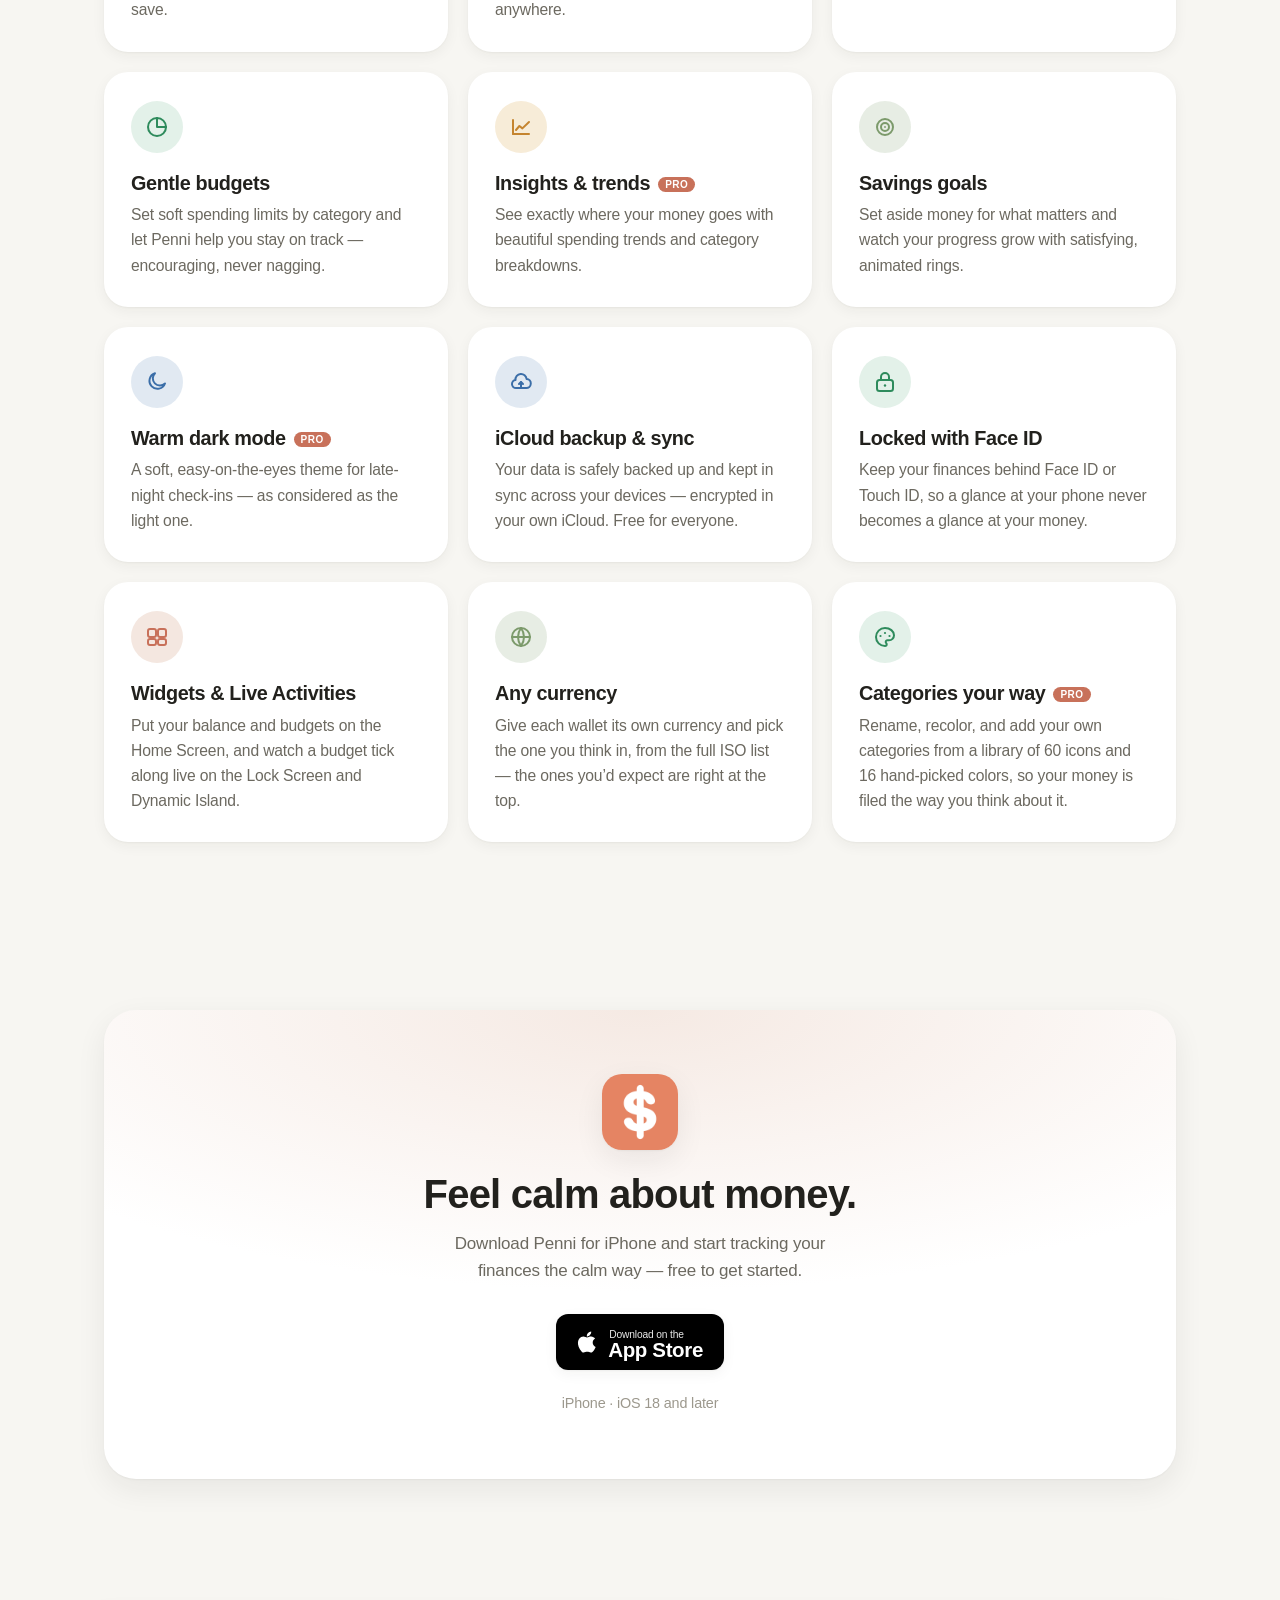
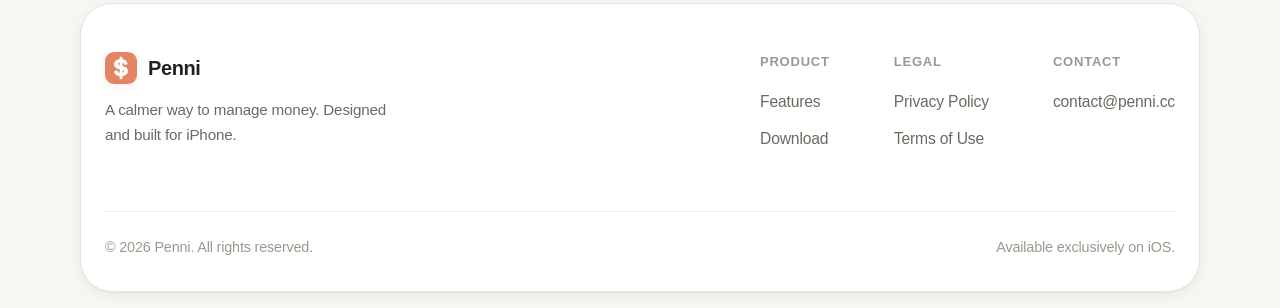
==== commit 50d0a641: "Update app download links to new URL" ====
--- a/index.html
+++ b/index.html
@@ -25,7 +25,7 @@
       </a>
       <nav class="nav-links" aria-label="Primary">
         <a class="navlink" href="#features">Features</a>
-        <a class="btn btn-primary" href="#download">Get the app</a>
+        <a class="btn btn-primary" href="https://apps.apple.com/us/app/penni-ai-money-tracker/id6789282109">Get the app</a>
       </nav>
     </div>
   </header>
@@ -46,7 +46,7 @@
           <div class="cta-row" id="download">
             <div class="badges">
               <!-- App Store badge (replace href with your real App Store URL) -->
-              <a class="appstore-badge" href="https://apps.apple.com/app/penni/id000000000" aria-label="Download Penni on the App Store">
+              <a class="appstore-badge" href="https://apps.apple.com/us/app/penni-ai-money-tracker/id6789282109" aria-label="Download Penni on the App Store">
                 <svg viewBox="0 0 180 60" xmlns="http://www.w3.org/2000/svg" role="img">
                   <rect width="180" height="60" rx="13" fill="#000"/>
                   <g fill="#fff">
@@ -181,7 +181,7 @@
           <h2>Feel calm about money.</h2>
           <p>Download Penni for iPhone and start tracking your finances the calm way — free to get started.</p>
           <div class="badges">
-            <a class="appstore-badge" href="https://apps.apple.com/app/penni/id000000000" aria-label="Download Penni on the App Store">
+            <a class="appstore-badge" href="https://apps.apple.com/us/app/penni-ai-money-tracker/id6789282109" aria-label="Download Penni on the App Store">
               <svg viewBox="0 0 180 60" xmlns="http://www.w3.org/2000/svg" role="img">
                 <rect width="180" height="60" rx="13" fill="#000"/>
                 <g fill="#fff">
@@ -213,7 +213,7 @@
           <div class="footer-col">
             <h4>Product</h4>
             <a href="index.html#features">Features</a>
-            <a href="https://apps.apple.com/app/penni/id000000000">Download</a>
+            <a href="https://apps.apple.com/us/app/penni-ai-money-tracker/id6789282109">Download</a>
           </div>
           <div class="footer-col">
             <h4>Legal</h4>
--- a/styles.css
+++ b/styles.css
@@ -39,6 +39,13 @@
   --forest: #3f7d5c;
   --sage: #7c9a6b;
 
+  /* Feature identities, echoing the app's own tokens: monochrome ink for anything
+     AI-powered, yellow for receipt scanning. Both are darkened from their in-app
+     values, which are fills behind a white glyph — here they're the stroke itself,
+     so they need to carry against a pale surface rather than sit under one. */
+  --ai: #121212;
+  --scan: #b0861f;
+
   /* Radius */
   --r-sm: 12px;
   --r-md: 16px;
@@ -88,6 +95,11 @@
     --ocean: #74a3dc;
     --forest: #63a985;
     --sage: #9dbb8b;
+
+    /* The ink inverts, exactly as `aiSurface` does in the app: on a warm near-black
+       canvas, black is the one color that can't be found. The yellow lifts instead. */
+    --ai: #f3f1ea;
+    --scan: #d7b44f;
 
     --shadow-soft: 0 1px 2px rgba(0, 0, 0, 0.3), 0 4px 14px rgba(0, 0, 0, 0.28);
     --shadow-card: 0 1px 2px rgba(0, 0, 0, 0.3), 0 10px 30px rgba(0, 0, 0, 0.35);
@@ -252,18 +264,34 @@
 }
 
 /* ----------------------------------------------------------------- Header */
+/* A capsule that floats over the page rather than a bar bolted to the top edge.
+   The header itself is now only the sticky positioner and the gutter that keeps the
+   capsule off the screen edges — all the material lives on `.nav` inside it. */
 .site-header {
   position: sticky;
-  top: 0;
+  top: 14px;
   z-index: 50;
-  background: color-mix(in srgb, var(--bg) 82%, transparent);
+  margin-top: 14px;
+  padding: 0 16px;
+  background: none;
+  border-bottom: none;
+}
+.site-header .nav {
+  height: 64px;
+  padding-left: 22px;
+  padding-right: 12px;
+  border-radius: var(--pill);
+  background: color-mix(in srgb, var(--bg) 78%, transparent);
   backdrop-filter: saturate(180%) blur(18px);
   -webkit-backdrop-filter: saturate(180%) blur(18px);
-  border-bottom: 1px solid transparent;
-  transition: border-color 0.3s ease;
-}
-.site-header.scrolled {
-  border-bottom-color: var(--separator);
+  border: 1px solid var(--separator);
+  box-shadow: var(--shadow-soft);
+  transition: box-shadow 0.3s ease;
+}
+/* Floating already separates it from the page, so scrolling only needs to deepen the
+   shadow — the old border-bottom would just draw a line across a capsule. */
+.site-header.scrolled .nav {
+  box-shadow: var(--shadow-card);
 }
 .nav {
   display: flex;
@@ -320,26 +348,7 @@
 /* ------------------------------------------------------------------- Hero */
 .hero {
   position: relative;
-  overflow: hidden;
   padding: 72px 0 40px;
-}
-.hero::before {
-  /* soft warm glow behind the hero */
-  content: "";
-  position: absolute;
-  top: -280px;
-  left: 50%;
-  width: 900px;
-  height: 620px;
-  transform: translateX(-50%);
-  background: radial-gradient(
-    closest-side,
-    color-mix(in srgb, var(--splash) 26%, transparent),
-    transparent 70%
-  );
-  filter: blur(20px);
-  z-index: 0;
-  pointer-events: none;
 }
 .hero-grid {
   position: relative;
@@ -404,18 +413,24 @@
   width: 300px;
   max-width: 82%;
   height: auto;
-  border-radius: 40px;
-  border: 1px solid var(--separator);
-  box-shadow: var(--shadow-float);
-  transition: transform 0.6s var(--ease-spring), box-shadow 0.3s ease;
+  /* The mockup is a transparent PNG that brings its own device frame, so there is
+     nothing here for a border or a box-shadow to sit on — both traced the image's
+     rectangle and painted a visible card behind the phone. `drop-shadow` follows the
+     alpha silhouette instead, so the shadow belongs to the phone and the corners stay
+     empty. Anything added back here must be silhouette-aware for the same reason. */
+  filter: drop-shadow(0 14px 34px rgba(34, 33, 29, 0.16));
+  transition: transform 0.6s var(--ease-spring), filter 0.3s ease;
 }
 .hero-shot img:hover {
   transform: translateY(-6px);
-  box-shadow: 0 24px 64px rgba(34, 33, 29, 0.16), 0 4px 12px rgba(34, 33, 29, 0.08);
+  filter: drop-shadow(0 24px 52px rgba(34, 33, 29, 0.2));
 }
 @media (prefers-color-scheme: dark) {
+  .hero-shot img {
+    filter: drop-shadow(0 14px 34px rgba(0, 0, 0, 0.5));
+  }
   .hero-shot img:hover {
-    box-shadow: 0 24px 64px rgba(0, 0, 0, 0.55), 0 4px 12px rgba(0, 0, 0, 0.4);
+    filter: drop-shadow(0 24px 52px rgba(0, 0, 0, 0.6));
   }
 }
 
@@ -541,6 +556,16 @@
   color: var(--sage);
   stroke: var(--sage);
 }
+.tint-ai {
+  background: color-mix(in srgb, var(--ai) 12%, transparent);
+  color: var(--ai);
+  stroke: var(--ai);
+}
+.tint-scan {
+  background: color-mix(in srgb, var(--scan) 18%, transparent);
+  color: var(--scan);
+  stroke: var(--scan);
+}
 
 /* Closing CTA */
 .cta-band {
@@ -594,10 +619,19 @@
 }
 
 /* ----------------------------------------------------------------- Footer */
+/* Detached from the edges to match the floating header, so the page reads as content
+   sitting on a canvas rather than as a slab that runs into the window. Softly rounded
+   rather than a true capsule: the pill on the header works because it's one short row,
+   whereas a multi-column block that tall would just look like a lozenge. */
 .site-footer {
-  border-top: 1px solid var(--separator);
-  padding: 56px 0 40px;
-  margin-top: 40px;
+  width: calc(100% - 32px);
+  max-width: var(--maxw);
+  margin: 40px auto 16px;
+  padding: 48px 0 32px;
+  background: var(--surface);
+  border: 1px solid var(--separator);
+  border-radius: var(--r-xl);
+  box-shadow: var(--shadow-soft);
 }
 .footer-grid {
   display: flex;
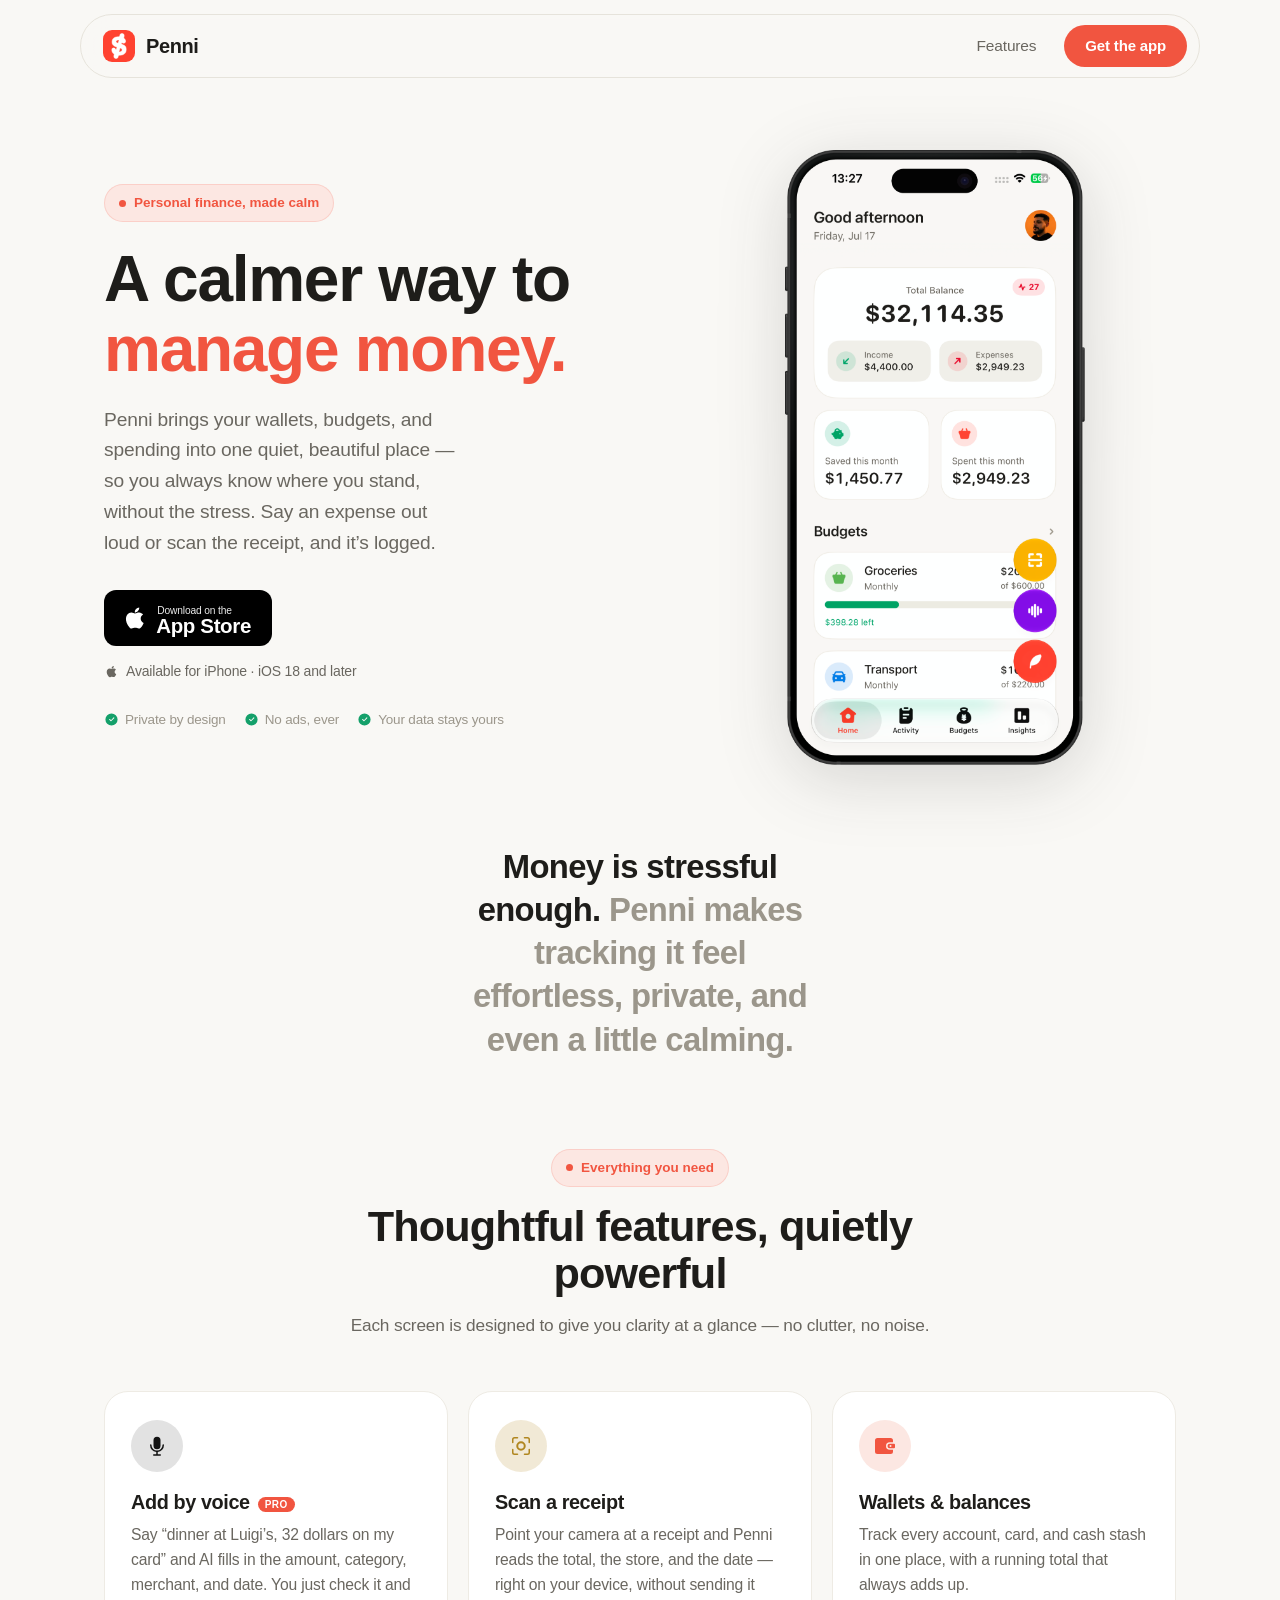
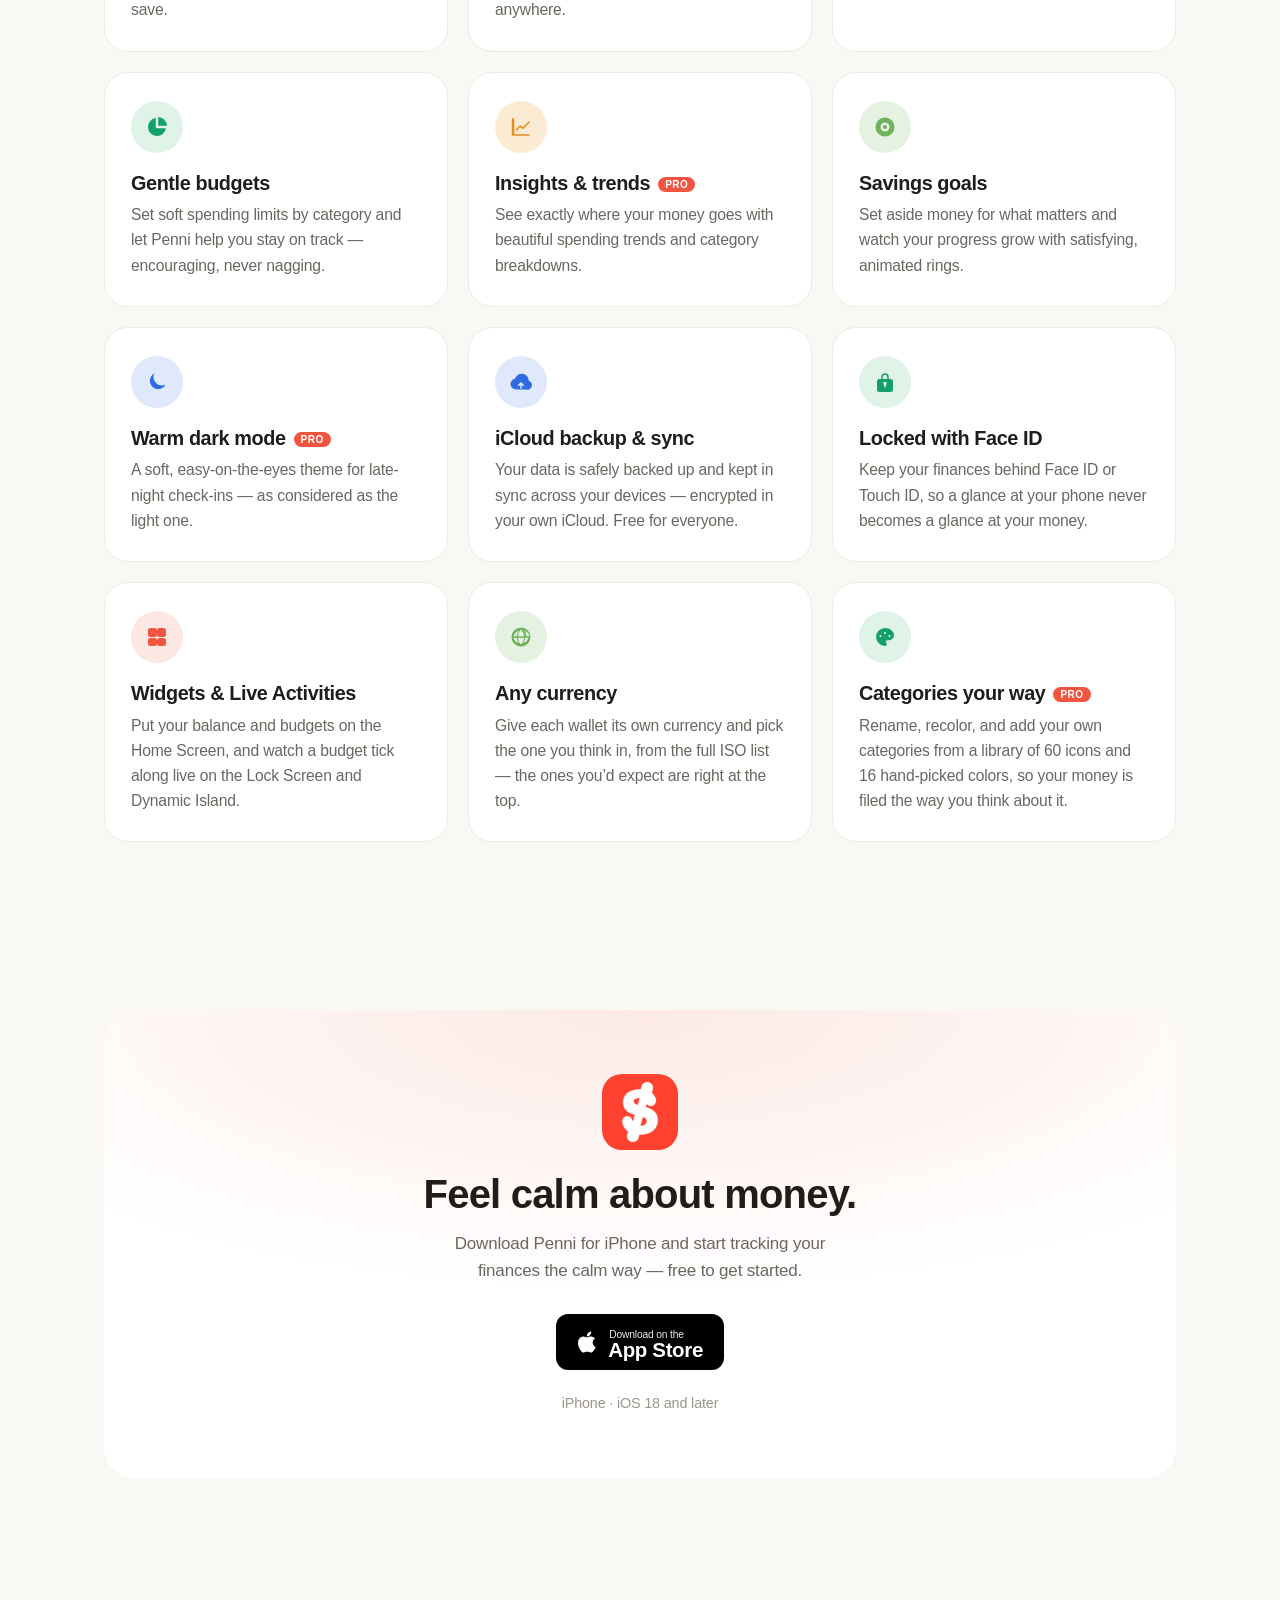
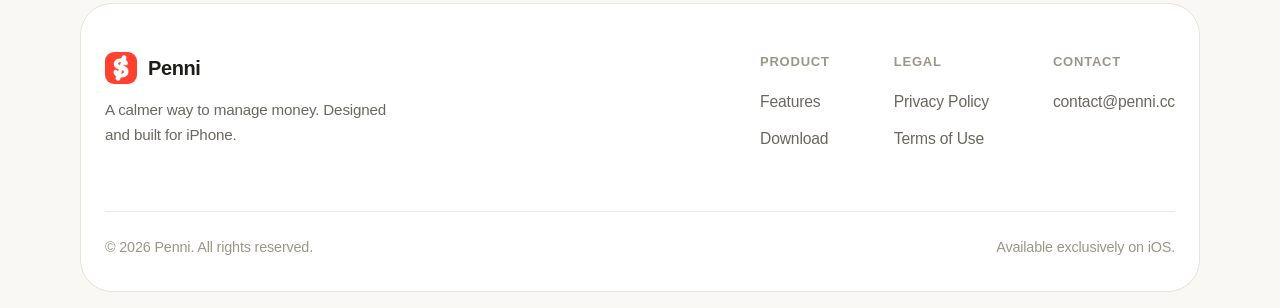
==== commit eca727e9: "Add files via upload" ====
--- a/index.html
+++ b/index.html
@@ -5,8 +5,8 @@
   <meta name="viewport" content="width=device-width, initial-scale=1.0" />
   <title>Penni — A calmer way to manage money</title>
   <meta name="description" content="Penni is a calm, beautiful personal finance app for iPhone. Add expenses by voice or by scanning a receipt, and track wallets, budgets, goals, and spending insights — private by design. Available on the App Store." />
-  <meta name="theme-color" content="#f7f6f2" media="(prefers-color-scheme: light)" />
-  <meta name="theme-color" content="#1b1a17" media="(prefers-color-scheme: dark)" />
+  <meta name="theme-color" content="#f9f8f5" media="(prefers-color-scheme: light)" />
+  <meta name="theme-color" content="#151412" media="(prefers-color-scheme: dark)" />
   <link rel="icon" href="assets/appicon.png" />
   <link rel="apple-touch-icon" href="assets/appicon.png" />
   <meta property="og:title" content="Penni — A calmer way to manage money" />
@@ -25,7 +25,7 @@
       </a>
       <nav class="nav-links" aria-label="Primary">
         <a class="navlink" href="#features">Features</a>
-        <a class="btn btn-primary" href="https://apps.apple.com/us/app/penni-ai-money-tracker/id6789282109">Get the app</a>
+        <a class="btn btn-primary" href="#download">Get the app</a>
       </nav>
     </div>
   </header>
@@ -45,7 +45,6 @@
 
           <div class="cta-row" id="download">
             <div class="badges">
-              <!-- App Store badge (replace href with your real App Store URL) -->
               <a class="appstore-badge" href="https://apps.apple.com/us/app/penni-ai-money-tracker/id6789282109" aria-label="Download Penni on the App Store">
                 <svg viewBox="0 0 180 60" xmlns="http://www.w3.org/2000/svg" role="img">
                   <rect width="180" height="60" rx="13" fill="#000"/>
@@ -64,9 +63,9 @@
           </div>
 
           <div class="trust">
-            <span><svg viewBox="0 0 24 24"><path d="M20 6 9 17l-5-5"/></svg> Private by design</span>
-            <span><svg viewBox="0 0 24 24"><path d="M20 6 9 17l-5-5"/></svg> No ads, ever</span>
-            <span><svg viewBox="0 0 24 24"><path d="M20 6 9 17l-5-5"/></svg> Your data stays yours</span>
+            <span><svg viewBox="0 0 24 24" aria-hidden="true"><path fill-rule="evenodd" d="M12 2.25a9.75 9.75 0 1 0 0 19.5 9.75 9.75 0 0 0 0-19.5Zm4.28 6.53a.75.75 0 0 1 .02 1.06l-4.5 4.75a.75.75 0 0 1-1.08.01L8.47 12.4a.75.75 0 1 1 1.06-1.06l1.7 1.69 3.97-4.23a.75.75 0 0 1 1.08-.02Z" clip-rule="evenodd"/></svg> Private by design</span>
+            <span><svg viewBox="0 0 24 24" aria-hidden="true"><path fill-rule="evenodd" d="M12 2.25a9.75 9.75 0 1 0 0 19.5 9.75 9.75 0 0 0 0-19.5Zm4.28 6.53a.75.75 0 0 1 .02 1.06l-4.5 4.75a.75.75 0 0 1-1.08.01L8.47 12.4a.75.75 0 1 1 1.06-1.06l1.7 1.69 3.97-4.23a.75.75 0 0 1 1.08-.02Z" clip-rule="evenodd"/></svg> No ads, ever</span>
+            <span><svg viewBox="0 0 24 24" aria-hidden="true"><path fill-rule="evenodd" d="M12 2.25a9.75 9.75 0 1 0 0 19.5 9.75 9.75 0 0 0 0-19.5Zm4.28 6.53a.75.75 0 0 1 .02 1.06l-4.5 4.75a.75.75 0 0 1-1.08.01L8.47 12.4a.75.75 0 1 1 1.06-1.06l1.7 1.69 3.97-4.23a.75.75 0 0 1 1.08-.02Z" clip-rule="evenodd"/></svg> Your data stays yours</span>
           </div>
         </div>
 
@@ -97,43 +96,43 @@
           <!-- Voice and receipt scanning lead: they're the two ways Penni saves you the
                typing, and the reason the rest gets kept up to date at all. -->
           <div class="feature reveal">
-            <div class="icon tint-ai"><svg viewBox="0 0 24 24" stroke-linecap="round" stroke-linejoin="round"><rect x="9" y="3" width="6" height="11" rx="3"/><path d="M5 11a7 7 0 0 0 14 0"/><path d="M12 18v3"/></svg></div>
+            <div class="icon tint-ai"><svg viewBox="0 0 24 24" aria-hidden="true"><path d="M12 2.75a3.5 3.5 0 0 0-3.5 3.5v5.5a3.5 3.5 0 0 0 7 0v-5.5a3.5 3.5 0 0 0-3.5-3.5Z"/><path d="M5.75 10.25a.75.75 0 0 1 .75.75 5.5 5.5 0 0 0 11 0 .75.75 0 0 1 1.5 0 7 7 0 0 1-6.25 6.96v2.29h2.5a.75.75 0 0 1 0 1.5h-6.5a.75.75 0 0 1 0-1.5h2.5v-2.29A7 7 0 0 1 5 11a.75.75 0 0 1 .75-.75Z"/></svg></div>
             <h3>Add by voice<span class="pro-tag">PRO</span></h3>
             <p>Say “dinner at Luigi’s, 32 dollars on my card” and AI fills in the amount, category, merchant, and date. You just check it and save.</p>
           </div>
 
           <div class="feature reveal">
-            <div class="icon tint-scan"><svg viewBox="0 0 24 24" stroke-linecap="round" stroke-linejoin="round"><path d="M3 8V6a2 2 0 0 1 2-2h2"/><path d="M17 4h2a2 2 0 0 1 2 2v2"/><path d="M21 16v2a2 2 0 0 1-2 2h-2"/><path d="M7 20H5a2 2 0 0 1-2-2v-2"/><circle cx="12" cy="12" r="3"/></svg></div>
+            <div class="icon tint-scan"><svg viewBox="0 0 24 24" aria-hidden="true"><path d="M5.5 3A2.5 2.5 0 0 0 3 5.5v3a.75.75 0 0 0 1.5 0v-3A1 1 0 0 1 5.5 4.5h3a.75.75 0 0 0 0-1.5h-3ZM15.5 3a.75.75 0 0 0 0 1.5h3a1 1 0 0 1 1 1v3a.75.75 0 0 0 1.5 0v-3A2.5 2.5 0 0 0 18.5 3h-3ZM3.75 14.75a.75.75 0 0 0-.75.75v3A2.5 2.5 0 0 0 5.5 21h3a.75.75 0 0 0 0-1.5h-3a1 1 0 0 1-1-1v-3a.75.75 0 0 0-.75-.75ZM20.25 14.75a.75.75 0 0 0-.75.75v3a1 1 0 0 1-1 1h-3a.75.75 0 0 0 0 1.5h3a2.5 2.5 0 0 0 2.5-2.5v-3a.75.75 0 0 0-.75-.75Z"/><path d="M12 7.25a4.75 4.75 0 1 0 0 9.5 4.75 4.75 0 0 0 0-9.5Zm0 2a2.75 2.75 0 1 1 0 5.5 2.75 2.75 0 0 1 0-5.5Z" fill-rule="evenodd"/></svg></div>
             <h3>Scan a receipt</h3>
             <p>Point your camera at a receipt and Penni reads the total, the store, and the date — right on your device, without sending it anywhere.</p>
           </div>
 
           <div class="feature reveal">
-            <div class="icon tint-accent"><svg viewBox="0 0 24 24" stroke-linecap="round" stroke-linejoin="round"><path d="M19 8V6.8A2.8 2.8 0 0 0 16.2 4H6a3 3 0 0 0-3 3v10a3 3 0 0 0 3 3h10.5a2 2 0 0 0 2-2v-1"/><path d="M21 9.5h-3.8a2.5 2.5 0 0 0 0 5H21a1 1 0 0 0 1-1v-3a1 1 0 0 0-1-1Z"/></svg></div>
+            <div class="icon tint-accent"><svg viewBox="0 0 24 24" aria-hidden="true"><path d="M4.5 4A2.5 2.5 0 0 0 2 6.5v11A2.5 2.5 0 0 0 4.5 20h13a2.5 2.5 0 0 0 2.5-2.5v-1.75h-3.25a3.75 3.75 0 0 1 0-7.5H20V6.5A2.5 2.5 0 0 0 17.5 4h-13ZM16.75 9.75a2.25 2.25 0 0 0 0 4.5H21a1 1 0 0 0 1-1v-2.5a1 1 0 0 0-1-1h-4.25Zm.75 1.25a1 1 0 1 1 0 2 1 1 0 0 1 0-2Z"/></svg></div>
             <h3>Wallets &amp; balances</h3>
             <p>Track every account, card, and cash stash in one place, with a running total that always adds up.</p>
           </div>
 
           <div class="feature reveal">
-            <div class="icon tint-positive"><svg viewBox="0 0 24 24" stroke-linecap="round" stroke-linejoin="round"><path d="M12 3a9 9 0 1 0 9 9"/><path d="M12 3v9h9a9 9 0 0 0-9-9Z"/></svg></div>
+            <div class="icon tint-positive"><svg viewBox="0 0 24 24" aria-hidden="true"><path d="M10.75 3.08a9 9 0 1 0 10.17 10.17H12a1.25 1.25 0 0 1-1.25-1.25V3.08Z"/><path d="M13.25 2.08v8.67h8.67a9.02 9.02 0 0 0-8.67-8.67Z"/></svg></div>
             <h3>Gentle budgets</h3>
             <p>Set soft spending limits by category and let Penni help you stay on track — encouraging, never nagging.</p>
           </div>
 
           <div class="feature reveal">
-            <div class="icon tint-warning"><svg viewBox="0 0 24 24" stroke-linecap="round" stroke-linejoin="round"><path d="M4 19V5"/><path d="M4 19h16"/><path d="m7 15 3.4-4 3 2.4L20 7"/></svg></div>
+            <div class="icon tint-warning"><svg viewBox="0 0 24 24" aria-hidden="true"><path d="M4 3.25A1.25 1.25 0 0 0 2.75 4.5v15A1.25 1.25 0 0 0 4 20.75h16a.75.75 0 0 0 0-1.5H5.25V4.5A1.25 1.25 0 0 0 4 3.25Z"/><path d="M7.06 15.53a.75.75 0 0 1-.1-1.06l3.4-4a.75.75 0 0 1 1.04-.1l2.42 1.94 5.64-5.64a.75.75 0 0 1 1.06 1.06l-6.12 6.12a.75.75 0 0 1-1.02.04l-2.36-1.88-2.9 3.42a.75.75 0 0 1-1.06.1Z"/></svg></div>
             <h3>Insights &amp; trends<span class="pro-tag">PRO</span></h3>
             <p>See exactly where your money goes with beautiful spending trends and category breakdowns.</p>
           </div>
 
           <div class="feature reveal">
-            <div class="icon tint-sage"><svg viewBox="0 0 24 24" stroke-linecap="round" stroke-linejoin="round"><circle cx="12" cy="12" r="8"/><circle cx="12" cy="12" r="4"/><circle cx="12" cy="12" r="0.9" fill="currentColor" stroke="none"/></svg></div>
+            <div class="icon tint-sage"><svg viewBox="0 0 24 24" aria-hidden="true"><path fill-rule="evenodd" d="M12 2.5a9.5 9.5 0 1 0 0 19 9.5 9.5 0 0 0 0-19Zm0 5a4.5 4.5 0 1 1 0 9 4.5 4.5 0 0 1 0-9Zm0 2.5a2 2 0 1 0 0 4 2 2 0 0 0 0-4Z" clip-rule="evenodd"/></svg></div>
             <h3>Savings goals</h3>
             <p>Set aside money for what matters and watch your progress grow with satisfying, animated rings.</p>
           </div>
 
           <div class="feature reveal">
-            <div class="icon tint-info"><svg viewBox="0 0 24 24" stroke-linecap="round" stroke-linejoin="round"><path d="M20 13.5A8 8 0 1 1 10 3.2 6.5 6.5 0 0 0 20 13.5Z"/></svg></div>
+            <div class="icon tint-info"><svg viewBox="0 0 24 24" aria-hidden="true"><path d="M20.54 14.53A8.25 8.25 0 0 1 9.47 3.46 8.25 8.25 0 1 0 20.54 14.53Z"/></svg></div>
             <h3>Warm dark mode<span class="pro-tag">PRO</span></h3>
             <p>A soft, easy-on-the-eyes theme for late-night check-ins — as considered as the light one.</p>
           </div>
@@ -141,31 +140,31 @@
           <!-- No PRO tag: iCloud Sync is free for everyone, so nobody can lose their
                records by not paying. `ProFeature` in the app has no sync case. -->
           <div class="feature reveal">
-            <div class="icon tint-info"><svg viewBox="0 0 24 24" stroke-linecap="round" stroke-linejoin="round"><path d="M7 18a4 4 0 0 1-.5-7.97A5.5 5.5 0 0 1 17.6 9 4.5 4.5 0 0 1 17 18H7Z"/><path d="m10 14 2-2 2 2"/><path d="M12 12v5"/></svg></div>
+            <div class="icon tint-info"><svg viewBox="0 0 24 24" aria-hidden="true"><path d="M7 19.5a5.5 5.5 0 0 1-.92-10.92 7 7 0 0 1 13.68 2.17A4.5 4.5 0 0 1 17 19.5H7Zm5.53-7.03a.75.75 0 0 0-1.06 0l-2.25 2.25a.75.75 0 0 0 1.06 1.06l.97-.97V18a.75.75 0 0 0 1.5 0v-3.19l.97.97a.75.75 0 0 0 1.06-1.06l-2.25-2.25Z"/></svg></div>
             <h3>iCloud backup &amp; sync</h3>
             <p>Your data is safely backed up and kept in sync across your devices — encrypted in your own iCloud. Free for everyone.</p>
           </div>
 
           <div class="feature reveal">
-            <div class="icon tint-positive"><svg viewBox="0 0 24 24" stroke-linecap="round" stroke-linejoin="round"><rect x="4" y="10" width="16" height="11" rx="2.5"/><path d="M8 10V7a4 4 0 0 1 8 0v3"/><circle cx="12" cy="15.5" r="1.2" fill="currentColor" stroke="none"/></svg></div>
+            <div class="icon tint-positive"><svg viewBox="0 0 24 24" aria-hidden="true"><path fill-rule="evenodd" d="M8.25 9V7a3.75 3.75 0 0 1 7.5 0v2h1.75A2.5 2.5 0 0 1 20 11.5v8A2.5 2.5 0 0 1 17.5 22h-11A2.5 2.5 0 0 1 4 19.5v-8A2.5 2.5 0 0 1 6.5 9h1.75ZM12 4.75A2.25 2.25 0 0 0 9.75 7v2h4.5V7A2.25 2.25 0 0 0 12 4.75Zm0 7a1.75 1.75 0 0 0-.75 3.33v1.67a.75.75 0 0 0 1.5 0v-1.67A1.75 1.75 0 0 0 12 11.75Z" clip-rule="evenodd"/></svg></div>
             <h3>Locked with Face ID</h3>
             <p>Keep your finances behind Face ID or Touch ID, so a glance at your phone never becomes a glance at your money.</p>
           </div>
 
           <div class="feature reveal">
-            <div class="icon tint-accent"><svg viewBox="0 0 24 24" stroke-linecap="round" stroke-linejoin="round"><rect x="3" y="4" width="8" height="8" rx="2"/><rect x="13" y="4" width="8" height="8" rx="2"/><rect x="3" y="14" width="8" height="6" rx="2"/><rect x="13" y="14" width="8" height="6" rx="2"/></svg></div>
+            <div class="icon tint-accent"><svg viewBox="0 0 24 24" aria-hidden="true"><path d="M5.5 3A2.5 2.5 0 0 0 3 5.5v4A2.5 2.5 0 0 0 5.5 12h4A2.5 2.5 0 0 0 12 9.5v-4A2.5 2.5 0 0 0 9.5 3h-4ZM14.5 3A2.5 2.5 0 0 0 12 5.5v4a2.5 2.5 0 0 0 2.5 2.5h4A2.5 2.5 0 0 0 21 9.5v-4A2.5 2.5 0 0 0 18.5 3h-4ZM5.5 13A2.5 2.5 0 0 0 3 15.5v3A2.5 2.5 0 0 0 5.5 21h4a2.5 2.5 0 0 0 2.5-2.5v-3a2.5 2.5 0 0 0-2.5-2.5h-4ZM14.5 13a2.5 2.5 0 0 0-2.5 2.5v3a2.5 2.5 0 0 0 2.5 2.5h4a2.5 2.5 0 0 0 2.5-2.5v-3a2.5 2.5 0 0 0-2.5-2.5h-4Z"/></svg></div>
             <h3>Widgets &amp; Live Activities</h3>
             <p>Put your balance and budgets on the Home Screen, and watch a budget tick along live on the Lock Screen and Dynamic Island.</p>
           </div>
 
           <div class="feature reveal">
-            <div class="icon tint-sage"><svg viewBox="0 0 24 24" stroke-linecap="round" stroke-linejoin="round"><circle cx="12" cy="12" r="9"/><path d="M3 12h18"/><path d="M12 3a15 15 0 0 1 0 18a15 15 0 0 1 0-18Z"/></svg></div>
+            <div class="icon tint-sage"><svg viewBox="0 0 24 24" aria-hidden="true"><path fill-rule="evenodd" d="M12 2.5a9.5 9.5 0 1 0 0 19 9.5 9.5 0 0 0 0-19Zm-5.48 5.4A8 8 0 0 0 4.57 11.25h3.11c.14-1.27.5-2.49 1.05-3.59.34-.68.74-1.3 1.18-1.85a8 8 0 0 0-3.39 2.09Zm3.39 10.2c-.44-.55-.84-1.17-1.18-1.85a10.5 10.5 0 0 1-1.05-3.59H4.57a8 8 0 0 0 5.34 5.44ZM12 19.5c.79-.72 1.48-1.7 1.98-2.72.61-1.23.99-2.65 1.13-4.03H8.89c.14 1.38.52 2.8 1.13 4.03.5 1.02 1.19 2 1.98 2.72Zm0-15c-.79.72-1.48 1.7-1.98 2.72a10.5 10.5 0 0 0-1.13 4.03h6.22a10.5 10.5 0 0 0-1.13-4.03C13.48 6.2 12.79 5.22 12 4.5Zm2.09 13.6a8 8 0 0 0 5.34-5.35h-3.11a10.5 10.5 0 0 1-1.05 3.59c-.34.68-.74 1.3-1.18 1.85Zm1.18-12.35c.44.55.84 1.17 1.18 1.85.55 1.1.91 2.32 1.05 3.59h3.11a8 8 0 0 0-5.34-5.44Z" clip-rule="evenodd"/></svg></div>
             <h3>Any currency</h3>
             <p>Give each wallet its own currency and pick the one you think in, from the full ISO list — the ones you’d expect are right at the top.</p>
           </div>
 
           <div class="feature reveal">
-            <div class="icon tint-positive"><svg viewBox="0 0 24 24" stroke-linecap="round" stroke-linejoin="round"><path d="M12 3a9 9 0 0 0 0 18c1 0 1.7-.8 1.7-1.7 0-.5-.2-.9-.5-1.2-.3-.3-.5-.7-.5-1.1 0-1 .8-1.7 1.7-1.7H16a5 5 0 0 0 5-5c0-4-4-7.3-9-7.3Z"/><circle cx="7.5" cy="11" r="1.1" fill="currentColor" stroke="none"/><circle cx="12" cy="8" r="1.1" fill="currentColor" stroke="none"/><circle cx="16.5" cy="11" r="1.1" fill="currentColor" stroke="none"/></svg></div>
+            <div class="icon tint-positive"><svg viewBox="0 0 24 24" aria-hidden="true"><path fill-rule="evenodd" d="M12 3a9 9 0 0 0 0 18c1 0 1.7-.8 1.7-1.7 0-.5-.2-.9-.5-1.2-.3-.3-.5-.7-.5-1.1 0-1 .8-1.7 1.7-1.7H16a5 5 0 0 0 5-5c0-4-4-7.3-9-7.3Zm-4.5 7a1.1 1.1 0 1 1 0 2.2 1.1 1.1 0 0 1 0-2.2ZM12 6.9a1.1 1.1 0 1 1 0 2.2 1.1 1.1 0 0 1 0-2.2Zm4.5 3.1a1.1 1.1 0 1 1 0 2.2 1.1 1.1 0 0 1 0-2.2Z" clip-rule="evenodd"/></svg></div>
             <h3>Categories your way<span class="pro-tag">PRO</span></h3>
             <p>Rename, recolor, and add your own categories from a library of 60 icons and 16 hand-picked colors, so your money is filed the way you think about it.</p>
           </div>
@@ -246,6 +245,34 @@
     }, { threshold: 0.12, rootMargin: '0px 0px -40px 0px' });
     document.querySelectorAll('.reveal').forEach((el) => io.observe(el));
 
+    // Screens rail: arrows move it one phone at a time, and fade out at each end so a
+    // control is never present without something to do. Measured from the DOM rather
+    // than hardcoded, so changing the card width or gap in CSS can't desync this.
+    const rail = document.getElementById('shots-rail');
+    if (rail) {
+      const prev = document.querySelector('.shots-nav.prev');
+      const next = document.querySelector('.shots-nav.next');
+
+      const step = () => {
+        const shots = rail.querySelectorAll('.shot');
+        if (shots.length < 2) return rail.clientWidth;
+        return shots[1].getBoundingClientRect().left - shots[0].getBoundingClientRect().left;
+      };
+
+      const sync = () => {
+        // 2px of slack: fractional scroll offsets mean the end rarely lands exact.
+        const max = rail.scrollWidth - rail.clientWidth;
+        prev.disabled = rail.scrollLeft <= 2;
+        next.disabled = rail.scrollLeft >= max - 2;
+      };
+
+      prev.addEventListener('click', () => rail.scrollBy({ left: -step(), behavior: 'smooth' }));
+      next.addEventListener('click', () => rail.scrollBy({ left: step(), behavior: 'smooth' }));
+      rail.addEventListener('scroll', sync, { passive: true });
+      window.addEventListener('resize', sync);
+      sync();
+    }
+
     // Current year
     document.getElementById('year').textContent = new Date().getFullYear();
   </script>
--- a/styles.css
+++ b/styles.css
@@ -1,43 +1,44 @@
 /* ============================================================================
    Penni — website styles
-   A calm, warm, premium design system mirroring the Penni iOS app:
-   papery off-white canvas, warm charcoal text, muted terracotta accent,
-   large rounded cards, subtle borders, generous whitespace, spring motion.
+   The "Vivid Coral" design system, mirroring the rebranded Penni iOS app:
+   clean near-white canvas, warm charcoal text, a vibrant coral accent,
+   re-saturated finance colors, large rounded cards, crisp hairline borders,
+   generous whitespace, spring motion — and no shadows.
    ========================================================================== */
 
 /* ----------------------------------------------------------------- Tokens */
 :root {
   /* Surfaces */
-  --bg: #f7f6f2;
+  --bg: #f9f8f5;
   --surface: #ffffff;
-  --surface-2: #f0eee7;
-  --fill: #eeece4;
-  --separator: #e7e4db;
-  --hairline: #efede6;
+  --surface-2: #f1efea;
+  --fill: #edebe4;
+  --separator: #e6e3db;
+  --hairline: #eeebe4;
 
   /* Text */
-  --text: #22211d;
-  --text-2: #6c6960;
-  --text-3: #9c988d;
+  --text: #1e1d1a;
+  --text-2: #6a6760;
+  --text-3: #9b968b;
   --on-accent: #ffffff;
 
-  /* Brand */
-  --accent: #c8715a;
-  --accent-2: #b5624c;
-  --accent-soft: #f4e7e0;
-  --splash: #e58463;
-
-  /* Finance semantics */
-  --positive: #2e8b5c;
-  --positive-soft: #e3f1e9;
-  --negative: #c24338;
-  --negative-soft: #f6e4e1;
-  --warning: #c5842f;
-  --warning-soft: #f7ecd8;
-  --info: #3b6ea8;
-  --ocean: #3b6ea8;
-  --forest: #3f7d5c;
-  --sage: #7c9a6b;
+  /* Brand — vibrant coral */
+  --accent: #f15540;
+  --accent-2: #dc4a30;
+  --accent-soft: #fce7e2;
+  --splash: #f15540;
+
+  /* Finance semantics — re-saturated */
+  --positive: #14a06a;
+  --positive-soft: #dff3e9;
+  --negative: #d62f36;
+  --negative-soft: #fbe4e2;
+  --warning: #e68a1e;
+  --warning-soft: #fbebd3;
+  --info: #2f6be0;
+  --ocean: #2f7be0;
+  --forest: #1f9d63;
+  --sage: #6fb25c;
 
   /* Feature identities, echoing the app's own tokens: monochrome ink for anything
      AI-powered, yellow for receipt scanning. Both are darkened from their in-app
@@ -53,10 +54,11 @@
   --r-xl: 32px;
   --pill: 999px;
 
-  /* Elevation */
-  --shadow-soft: 0 1px 2px rgba(34, 33, 29, 0.04), 0 4px 14px rgba(34, 33, 29, 0.05);
-  --shadow-card: 0 1px 2px rgba(34, 33, 29, 0.04), 0 10px 30px rgba(34, 33, 29, 0.07);
-  --shadow-float: 0 10px 40px rgba(34, 33, 29, 0.12), 0 2px 8px rgba(34, 33, 29, 0.06);
+  /* Elevation — the rebrand is shadowless; depth comes from surface contrast and
+     hairline borders. Kept as tokens so a shadow can be reintroduced in one place. */
+  --shadow-soft: none;
+  --shadow-card: none;
+  --shadow-float: none;
 
   /* Type */
   --font-sans: -apple-system, BlinkMacSystemFont, "SF Pro Text", "Segoe UI", Roboto,
@@ -70,40 +72,40 @@
 
 @media (prefers-color-scheme: dark) {
   :root {
-    --bg: #1b1a17;
-    --surface: #262420;
-    --surface-2: #302e28;
-    --fill: #343129;
-    --separator: #393630;
-    --hairline: #322f29;
-
-    --text: #f3f1ea;
-    --text-2: #ada89d;
-    --text-3: #7b766b;
-    --on-accent: #1b1712;
-
-    --accent: #d98a6b;
-    --accent-2: #e29c80;
-    --accent-soft: #3a2c25;
-
-    --positive: #54be8a;
-    --positive-soft: #203029;
-    --negative: #ec6f62;
-    --negative-soft: #37241f;
-    --warning: #e0a94f;
-    --info: #74a3dc;
-    --ocean: #74a3dc;
-    --forest: #63a985;
-    --sage: #9dbb8b;
+    --bg: #151412;
+    --surface: #201e1b;
+    --surface-2: #2a2723;
+    --fill: #2e2a25;
+    --separator: #35312b;
+    --hairline: #2c2823;
+
+    --text: #f4f2ec;
+    --text-2: #afa99e;
+    --text-3: #7c776c;
+    --on-accent: #2a120c;
+
+    --accent: #ff7159;
+    --accent-2: #ff8a70;
+    --accent-soft: #3a201a;
+
+    --positive: #40c98c;
+    --positive-soft: #18342a;
+    --negative: #f26b62;
+    --negative-soft: #38201c;
+    --warning: #f5b94e;
+    --info: #6fa2f0;
+    --ocean: #63a6f5;
+    --forest: #4cc489;
+    --sage: #93d07e;
 
     /* The ink inverts, exactly as `aiSurface` does in the app: on a warm near-black
        canvas, black is the one color that can't be found. The yellow lifts instead. */
     --ai: #f3f1ea;
     --scan: #d7b44f;
 
-    --shadow-soft: 0 1px 2px rgba(0, 0, 0, 0.3), 0 4px 14px rgba(0, 0, 0, 0.28);
-    --shadow-card: 0 1px 2px rgba(0, 0, 0, 0.3), 0 10px 30px rgba(0, 0, 0, 0.35);
-    --shadow-float: 0 12px 44px rgba(0, 0, 0, 0.5), 0 2px 8px rgba(0, 0, 0, 0.4);
+    --shadow-soft: none;
+    --shadow-card: none;
+    --shadow-float: none;
   }
 }
 
@@ -399,9 +401,7 @@
 .trust svg {
   width: 15px;
   height: 15px;
-  stroke: var(--positive);
-  fill: none;
-  stroke-width: 2.4;
+  fill: var(--positive);
 }
 
 /* ------------------------------------------------- App screenshot (hero) */
@@ -485,7 +485,7 @@
   border-radius: var(--r-lg);
   padding: 28px 26px;
   box-shadow: var(--shadow-soft);
-  border: 1px solid transparent;
+  border: 1px solid var(--hairline);
   transition: transform 0.35s var(--ease-spring), box-shadow 0.3s ease,
     border-color 0.3s ease;
 }
@@ -505,8 +505,8 @@
 .feature .icon svg {
   width: 24px;
   height: 24px;
-  stroke-width: 2;
-  fill: none;
+  fill: currentColor;
+  stroke: none;
 }
 .feature h3 {
   font-size: 1.24rem;
@@ -534,37 +534,136 @@
 .tint-accent {
   background: var(--accent-soft);
   color: var(--accent);
-  stroke: var(--accent);
 }
 .tint-positive {
   background: var(--positive-soft);
   color: var(--positive);
-  stroke: var(--positive);
 }
 .tint-info {
   background: color-mix(in srgb, var(--info) 15%, transparent);
   color: var(--info);
-  stroke: var(--info);
 }
 .tint-warning {
   background: var(--warning-soft);
   color: var(--warning);
-  stroke: var(--warning);
 }
 .tint-sage {
   background: color-mix(in srgb, var(--sage) 18%, transparent);
   color: var(--sage);
-  stroke: var(--sage);
 }
 .tint-ai {
   background: color-mix(in srgb, var(--ai) 12%, transparent);
   color: var(--ai);
-  stroke: var(--ai);
 }
 .tint-scan {
   background: color-mix(in srgb, var(--scan) 18%, transparent);
   color: var(--scan);
-  stroke: var(--scan);
+}
+
+/* ------------------------------------------------- Screens gallery */
+/* A full-bleed scroll rail rather than a grid: the app itself presents wallets,
+   insights, and goals as horizontal carousels, so the site showing its screens the same
+   way is the design system talking, not a new pattern. Only the heading stays in the
+   container — the rail runs off the edge so it reads as something to scroll. */
+.shots-wrap {
+  position: relative;
+}
+.shots {
+  margin-top: 8px;
+  overflow-x: auto;
+  overflow-y: hidden;
+  scroll-snap-type: x mandatory;
+  /* Must match `.shots-track`'s horizontal padding, so a snapped phone lands on the
+     container's edge instead of under the gutter. Both percentages resolve against this
+     same element, so the two expressions stay in step. */
+  scroll-padding-left: max(24px, calc((100% - var(--maxw)) / 2 + 24px));
+  overscroll-behavior-x: contain;
+  scrollbar-width: none;
+  -webkit-overflow-scrolling: touch;
+}
+.shots::-webkit-scrollbar {
+  display: none;
+}
+.shots-track {
+  display: flex;
+  align-items: flex-start;
+  gap: 32px;
+  width: max-content;
+  /* Lines the first phone up with the container's left edge on wide screens, then falls
+     back to the plain gutter once the viewport is narrower than the container. */
+  padding: 4px max(24px, calc((100% - var(--maxw)) / 2 + 24px));
+}
+.shot {
+  flex: 0 0 auto;
+  width: 236px;
+  margin: 0;
+  /* `start`, not `center`: centering the first phone means the rail's resting position
+     is a few px in rather than 0, which left the "previous" arrow permanently enabled
+     with nothing behind it. Aligning to the start also keeps each snap landing on the
+     same edge the heading sits on. */
+  scroll-snap-align: start;
+}
+/* No shadow: these mockups draw their own device frame, and any shadow underneath only
+   competes with it. The phone is the object — nothing else needs to say so. */
+.shot img {
+  display: block;
+  width: 100%;
+  height: auto;
+}
+
+/* Rail controls. The peeking next phone hints that the row continues, but a hint isn't
+   a control — on a pointer device there was no way to actually move it. These are the
+   way. Touch keeps its own swipe, so they're hidden there rather than sat over the art. */
+.shots-nav {
+  position: absolute;
+  top: 50%;
+  z-index: 2;
+  width: 48px;
+  height: 48px;
+  transform: translateY(-50%);
+  display: grid;
+  place-items: center;
+  padding: 0;
+  border: 1px solid var(--separator);
+  border-radius: var(--pill);
+  background: color-mix(in srgb, var(--surface) 88%, transparent);
+  backdrop-filter: saturate(180%) blur(14px);
+  -webkit-backdrop-filter: saturate(180%) blur(14px);
+  box-shadow: var(--shadow-soft);
+  color: var(--text);
+  cursor: pointer;
+  transition: opacity 0.25s ease, transform 0.25s var(--ease-spring),
+    background 0.2s ease;
+}
+.shots-nav:hover {
+  transform: translateY(-50%) scale(1.06);
+  background: var(--surface);
+}
+.shots-nav:active {
+  transform: translateY(-50%) scale(0.94);
+}
+.shots-nav svg {
+  width: 18px;
+  height: 18px;
+  fill: currentColor;
+  stroke: none;
+}
+/* Fade out at the ends rather than sitting there dead — a control you can press that
+   does nothing is worse than no control. */
+.shots-nav[disabled] {
+  opacity: 0;
+  pointer-events: none;
+}
+.shots-nav.prev {
+  left: max(16px, calc((100% - var(--maxw)) / 2 - 8px));
+}
+.shots-nav.next {
+  right: max(16px, calc((100% - var(--maxw)) / 2 - 8px));
+}
+@media (hover: none), (max-width: 620px) {
+  .shots-nav {
+    display: none;
+  }
 }
 
 /* Closing CTA */
@@ -796,6 +895,14 @@
   .hero-shot img {
     transform: none;
   }
+  .shots {
+    scroll-snap-type: none;
+  }
+  .shots-nav,
+  .shots-nav:hover {
+    transform: translateY(-50%);
+    transition: opacity 0.25s ease;
+  }
 }
 
 /* --------------------------------------------------------- Responsive */
